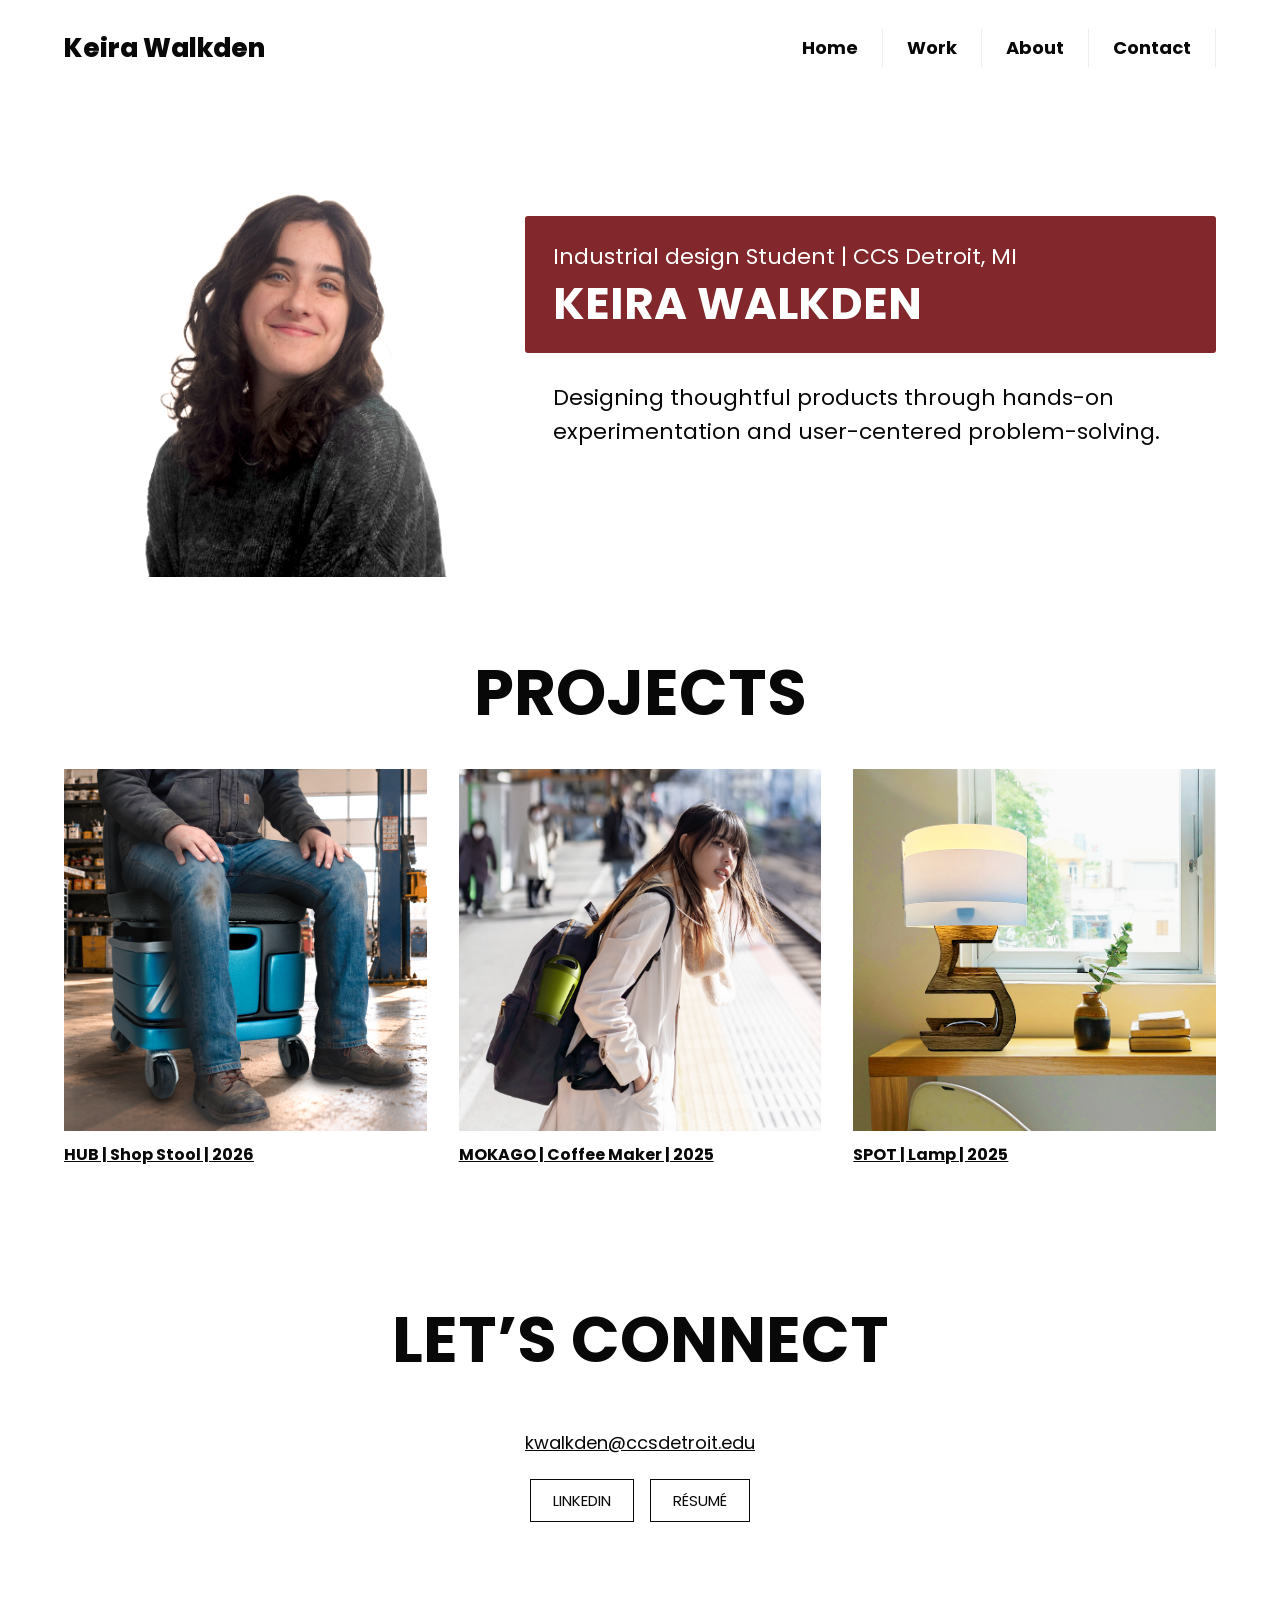
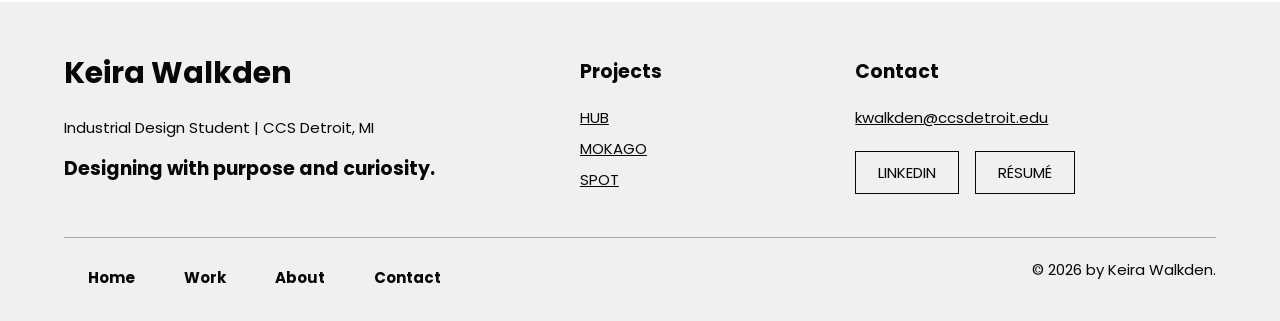
==== index.html @ 4562a286 "Adding initial content" ====
<!doctype html>
<html lang="en"><head><meta charset="utf-8"><meta name="viewport" content="width=device-width,initial-scale=1"><title>Home | Keira Walkden</title><meta name="description" content="Keira Walkden — Industrial Design student at CCS Detroit. Thoughtful products through hands-on experimentation and user-centered problem-solving."><link rel="stylesheet" href="styles.css"></head><body><a class="skip" href="#main">Skip to content</a><header><a class="brand" href="index.html">Keira Walkden</a><nav aria-label="Main navigation"><a href="index.html">Home</a><a href="work.html">Work</a><a href="about.html">About</a><a href="contact.html">Contact</a></nav></header><main id="main"><section class="hero"><img src="assets/portrait.png" alt="Keira Walkden" width="1000" height="1000"><div><div class="nameplate"><p>Industrial design Student | CCS Detroit, MI</p><h1>Keira Walkden</h1></div><p class="intro">Designing thoughtful products through hands-on experimentation and user-centered problem-solving.</p></div></section><section><h2 class="section-title">Projects</h2><div class="projects"><a class="project" href="hub-shopstool.html"><img src="assets/home-hub.png" alt="Adjustable Workshop Stool" width="1000" height="1000"><h3>HUB | Shop Stool | 2026</h3></a><a class="project" href="mokago-coffeemaker.html"><img src="assets/home-mokago.png" alt="Portable Coffee Maker" width="1000" height="1000"><h3>MOKAGO | Coffee Maker | 2025</h3></a><a class="project" href="spot-lamp.html"><img src="assets/home-spot.png" alt="Table Lamp with Built-In Shelving" width="1000" height="1000"><h3>SPOT | Lamp | 2025</h3></a></div></section><section class="connect"><h2>Let’s connect</h2><a href="mailto:kwalkden@ccsdetroit.edu">kwalkden@ccsdetroit.edu</a><div class="buttons"><a href="https://www.linkedin.com/in/keira-walkden/">LinkedIn</a><a href="assets/resume.pdf">Résumé</a></div></section></main><footer><div><h2>Keira Walkden</h2><p>Industrial Design Student | CCS Detroit, MI</p><h3>Designing with purpose and curiosity.</h3></div><div><h3>Projects</h3><a href="hub-shopstool.html">HUB</a><a href="mokago-coffeemaker.html">MOKAGO</a><a href="spot-lamp.html">SPOT</a></div><div><h3>Contact</h3><a href="mailto:kwalkden@ccsdetroit.edu">kwalkden@ccsdetroit.edu</a><div class="buttons"><a href="https://www.linkedin.com/in/keira-walkden/">LinkedIn</a><a href="assets/resume.pdf">Résumé</a></div></div><div class="footer-bottom"><nav aria-label="Main navigation"><a href="index.html">Home</a><a href="work.html">Work</a><a href="about.html">About</a><a href="contact.html">Contact</a></nav><p>© 2026 by Keira Walkden.</p></div></footer></body></html>
---- styles.css ----
@font-face{font-family:Poppins;font-weight:400;font-style:normal;font-display:swap;src:url(assets/poppins-400.woff2) format("woff2")}@font-face{font-family:Poppins;font-weight:700;font-style:normal;font-display:swap;src:url(assets/poppins-700.woff2) format("woff2")}@font-face{font-family:Poppins;font-weight:800;font-style:normal;font-display:swap;src:url(assets/poppins-800.woff2) format("woff2")}*{box-sizing:border-box}html{scroll-behavior:smooth}body{margin:0;color:#080808;background:white;font-family:Arial,Helvetica,sans-serif;font-size:18px;line-height:1.55}a{color:inherit}header{max-width:1440px;margin:auto;padding:28px 5%;display:flex;align-items:center;justify-content:space-between;gap:24px}.brand{font-size:26px;font-weight:800;text-decoration:none}nav{display:flex;gap:0}nav a{padding:5px 24px;text-decoration:none;font-weight:700;border-right:1px solid #eee}nav a:hover{text-decoration:underline}main{max-width:1440px;margin:auto}section{padding:40px 5%}h1,h2,h3,p{margin-top:0}h1,h2{text-transform:uppercase;line-height:1.12}h1{font-size:clamp(36px,4.5vw,64px)}h2{font-size:36px}h3{font-size:18px}.hero{display:grid;grid-template-columns:40% 60%;align-items:center;padding-top:20px}.hero>img{width:100%;height:auto}.nameplate{background:#82272c;color:white;border-radius:3px;padding:24px 28px}.nameplate p{margin-bottom:4px;font-size:22px}.nameplate h1{margin:0;white-space:nowrap;font-size:clamp(28px,4vw,60px)}.intro{font-size:22px;padding:28px;margin:0}.section-title{text-align:center;font-size:clamp(42px,5vw,64px);margin-bottom:40px}.projects{display:grid;grid-template-columns:repeat(3,1fr);gap:32px}.project img{display:block;width:100%;height:auto;aspect-ratio:1;object-fit:cover;transition:opacity .2s}.project:hover img{opacity:.85}.project h3{margin-top:12px;font-size:16px}.connect{text-align:center;padding:80px 24px}.connect h1,.connect h2{font-size:clamp(40px,5vw,64px)}.buttons{display:flex;justify-content:center;gap:16px;margin-top:22px}.buttons a{padding:9px 22px;border:1px solid;text-transform:uppercase;font-size:15px;text-decoration:none}.buttons a:hover{background:#82272c;color:white}.contact-page{min-height:55vh;display:flex;flex-direction:column;align-items:center;justify-content:center}.center{text-align:center}.about{display:grid;grid-template-columns:40% 1fr;gap:60px;align-items:start}.about>img{width:100%;height:auto}.about h2{font-size:30px;margin-top:36px}.project-intro{display:grid;grid-template-columns:1fr 1.5fr;gap:60px;align-items:center;padding-top:70px;padding-bottom:65px}.project-intro h1{margin-bottom:12px}.boards img{display:block;width:100%;height:auto}.boards a{display:block}.back{padding:35px 5%}footer{background:#f0f0f0;padding:55px 5% 24px;display:grid;grid-template-columns:2fr 1fr 1.5fr;gap:35px}footer h2{font-size:30px;text-transform:none}footer h3{font-size:19px}footer p,footer a{font-size:15px}footer>div>a{display:block;margin-bottom:8px}footer .buttons{justify-content:flex-start}.footer-bottom{grid-column:1/-1;border-top:1px solid #aaa;padding-top:20px;display:flex;justify-content:space-between;align-items:center}.skip{position:absolute;left:10px;top:-60px;padding:12px;background:white}.skip:focus{top:10px;z-index:10}:focus-visible{outline:3px solid #82272c;outline-offset:5px}@media(max-width:760px){header{flex-wrap:wrap;padding:20px 6%}.brand{font-size:24px}nav{flex-wrap:wrap}nav a{padding:6px 14px}header nav a:first-child{padding-left:0}.hero,.about,.project-intro{grid-template-columns:1fr;gap:24px}.hero>img{max-width:400px;justify-self:center}.nameplate h1{font-size:clamp(29px,7vw,48px)}.nameplate p{font-size:16px}.intro{font-size:19px;padding:24px 0}.projects{grid-template-columns:1fr;gap:28px}.project h3{font-size:18px}section{padding:30px 6%}.about>img{max-width:350px;margin:auto}.project-intro{padding-top:35px}.connect{padding:60px 6%}footer{grid-template-columns:1fr;gap:22px}.footer-bottom{display:block}footer nav a{padding-left:0;margin-right:15px}.boards{padding:0 8px}}@media(prefers-reduced-motion:reduce){html{scroll-behavior:auto}*{transition:none!important}}body{font-family:Poppins,Arial,sans-serif}.nameplate h1{font-size:clamp(26px,3.5vw,52px)}
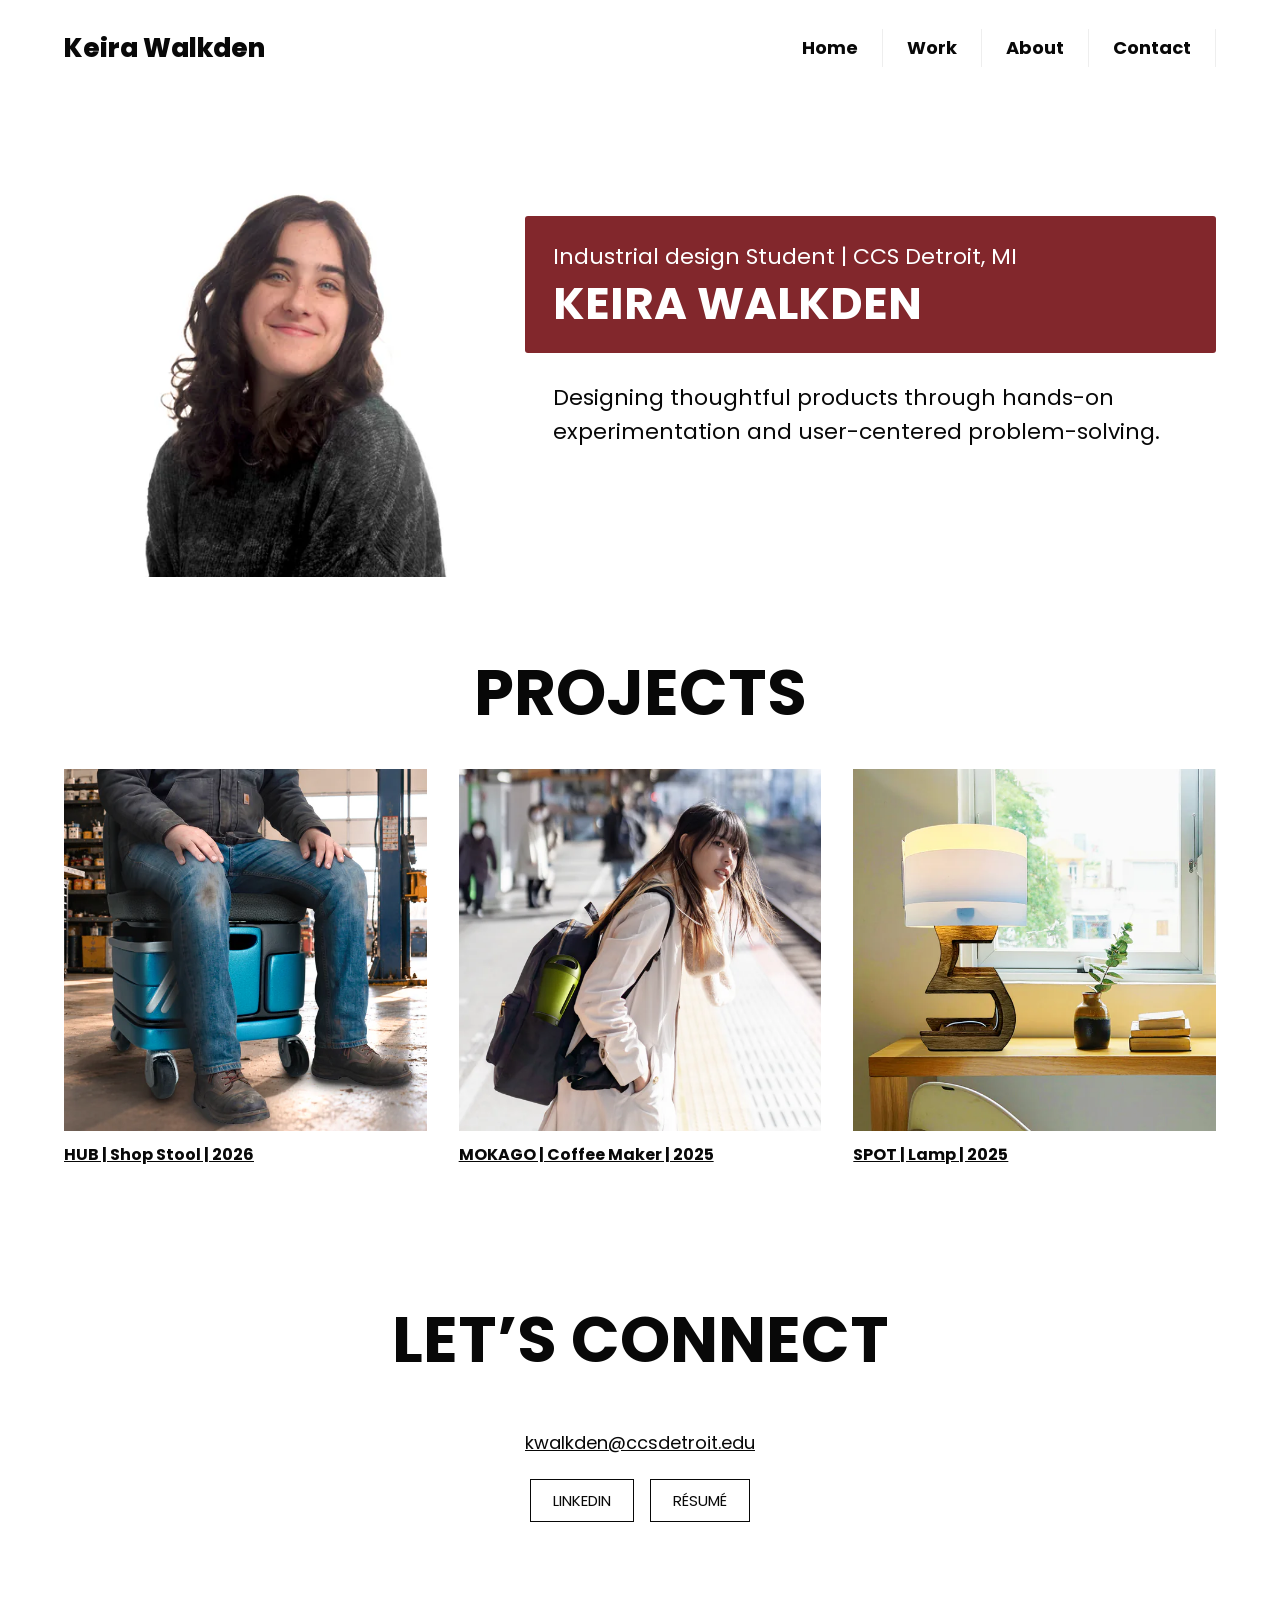
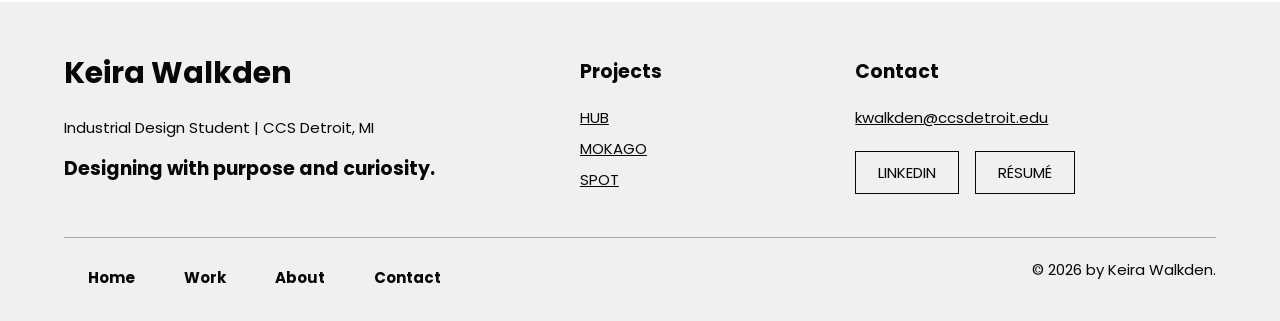
==== commit 10caea55: "reduced image sizes for web 22" ====
--- a/index.html
+++ b/index.html
@@ -1,2 +1,2 @@
 <!doctype html>
-<html lang="en"><head><meta charset="utf-8"><meta name="viewport" content="width=device-width,initial-scale=1"><title>Home | Keira Walkden</title><meta name="description" content="Keira Walkden — Industrial Design student at CCS Detroit. Thoughtful products through hands-on experimentation and user-centered problem-solving."><link rel="stylesheet" href="styles.css"></head><body><a class="skip" href="#main">Skip to content</a><header><a class="brand" href="index.html">Keira Walkden</a><nav aria-label="Main navigation"><a href="index.html">Home</a><a href="work.html">Work</a><a href="about.html">About</a><a href="contact.html">Contact</a></nav></header><main id="main"><section class="hero"><img src="assets/portrait.png" alt="Keira Walkden" width="1000" height="1000"><div><div class="nameplate"><p>Industrial design Student | CCS Detroit, MI</p><h1>Keira Walkden</h1></div><p class="intro">Designing thoughtful products through hands-on experimentation and user-centered problem-solving.</p></div></section><section><h2 class="section-title">Projects</h2><div class="projects"><a class="project" href="hub-shopstool.html"><img src="assets/home-hub.png" alt="Adjustable Workshop Stool" width="1000" height="1000"><h3>HUB | Shop Stool | 2026</h3></a><a class="project" href="mokago-coffeemaker.html"><img src="assets/home-mokago.png" alt="Portable Coffee Maker" width="1000" height="1000"><h3>MOKAGO | Coffee Maker | 2025</h3></a><a class="project" href="spot-lamp.html"><img src="assets/home-spot.png" alt="Table Lamp with Built-In Shelving" width="1000" height="1000"><h3>SPOT | Lamp | 2025</h3></a></div></section><section class="connect"><h2>Let’s connect</h2><a href="mailto:kwalkden@ccsdetroit.edu">kwalkden@ccsdetroit.edu</a><div class="buttons"><a href="https://www.linkedin.com/in/keira-walkden/">LinkedIn</a><a href="assets/resume.pdf">Résumé</a></div></section></main><footer><div><h2>Keira Walkden</h2><p>Industrial Design Student | CCS Detroit, MI</p><h3>Designing with purpose and curiosity.</h3></div><div><h3>Projects</h3><a href="hub-shopstool.html">HUB</a><a href="mokago-coffeemaker.html">MOKAGO</a><a href="spot-lamp.html">SPOT</a></div><div><h3>Contact</h3><a href="mailto:kwalkden@ccsdetroit.edu">kwalkden@ccsdetroit.edu</a><div class="buttons"><a href="https://www.linkedin.com/in/keira-walkden/">LinkedIn</a><a href="assets/resume.pdf">Résumé</a></div></div><div class="footer-bottom"><nav aria-label="Main navigation"><a href="index.html">Home</a><a href="work.html">Work</a><a href="about.html">About</a><a href="contact.html">Contact</a></nav><p>© 2026 by Keira Walkden.</p></div></footer></body></html>+<html lang="en"><head><meta charset="utf-8"><meta name="viewport" content="width=device-width,initial-scale=1"><title>Home | Keira Walkden</title><meta name="description" content="Keira Walkden — Industrial Design student at CCS Detroit. Thoughtful products through hands-on experimentation and user-centered problem-solving."><link rel="stylesheet" href="styles.css"></head><body><a class="skip" href="#main">Skip to content</a><header><a class="brand" href="index.html">Keira Walkden</a><nav aria-label="Main navigation"><a href="index.html">Home</a><a href="work.html">Work</a><a href="about.html">About</a><a href="contact.html">Contact</a></nav></header><main id="main"><section class="hero"><img src="assets/portrait.webp" srcset="assets/portrait-520w.webp 520w, assets/portrait.webp 1040w" sizes="(max-width: 760px) 400px, (max-width: 1440px) 36vw, 520px" alt="Keira Walkden" width="1040" height="1040"><div><div class="nameplate"><p>Industrial design Student | CCS Detroit, MI</p><h1>Keira Walkden</h1></div><p class="intro">Designing thoughtful products through hands-on experimentation and user-centered problem-solving.</p></div></section><section><h2 class="section-title">Projects</h2><div class="projects"><a class="project" href="hub-shopstool.html"><img src="assets/home-hub.webp" srcset="assets/home-hub-600w.webp 600w, assets/home-hub.webp 886w" sizes="(max-width: 760px) 88vw, (max-width: 1440px) calc(30vw - 22px), 411px" alt="Adjustable Workshop Stool" width="886" height="886"><h3>HUB | Shop Stool | 2026</h3></a><a class="project" href="mokago-coffeemaker.html"><img src="assets/home-mokago.webp" srcset="assets/home-mokago-600w.webp 600w, assets/home-mokago.webp 1200w" sizes="(max-width: 760px) 88vw, (max-width: 1440px) calc(30vw - 22px), 411px" alt="Portable Coffee Maker" width="1200" height="1200"><h3>MOKAGO | Coffee Maker | 2025</h3></a><a class="project" href="spot-lamp.html"><img src="assets/home-spot.webp" srcset="assets/home-spot-600w.webp 600w, assets/home-spot.webp 805w" sizes="(max-width: 760px) 88vw, (max-width: 1440px) calc(30vw - 22px), 411px" alt="Table Lamp with Built-In Shelving" width="805" height="805"><h3>SPOT | Lamp | 2025</h3></a></div></section><section class="connect"><h2>Let’s connect</h2><a href="mailto:kwalkden@ccsdetroit.edu">kwalkden@ccsdetroit.edu</a><div class="buttons"><a href="https://www.linkedin.com/in/keira-walkden/">LinkedIn</a><a href="assets/resume.pdf">Résumé</a></div></section></main><footer><div><h2>Keira Walkden</h2><p>Industrial Design Student | CCS Detroit, MI</p><h3>Designing with purpose and curiosity.</h3></div><div><h3>Projects</h3><a href="hub-shopstool.html">HUB</a><a href="mokago-coffeemaker.html">MOKAGO</a><a href="spot-lamp.html">SPOT</a></div><div><h3>Contact</h3><a href="mailto:kwalkden@ccsdetroit.edu">kwalkden@ccsdetroit.edu</a><div class="buttons"><a href="https://www.linkedin.com/in/keira-walkden/">LinkedIn</a><a href="assets/resume.pdf">Résumé</a></div></div><div class="footer-bottom"><nav aria-label="Main navigation"><a href="index.html">Home</a><a href="work.html">Work</a><a href="about.html">About</a><a href="contact.html">Contact</a></nav><p>© 2026 by Keira Walkden.</p></div></footer></body></html>
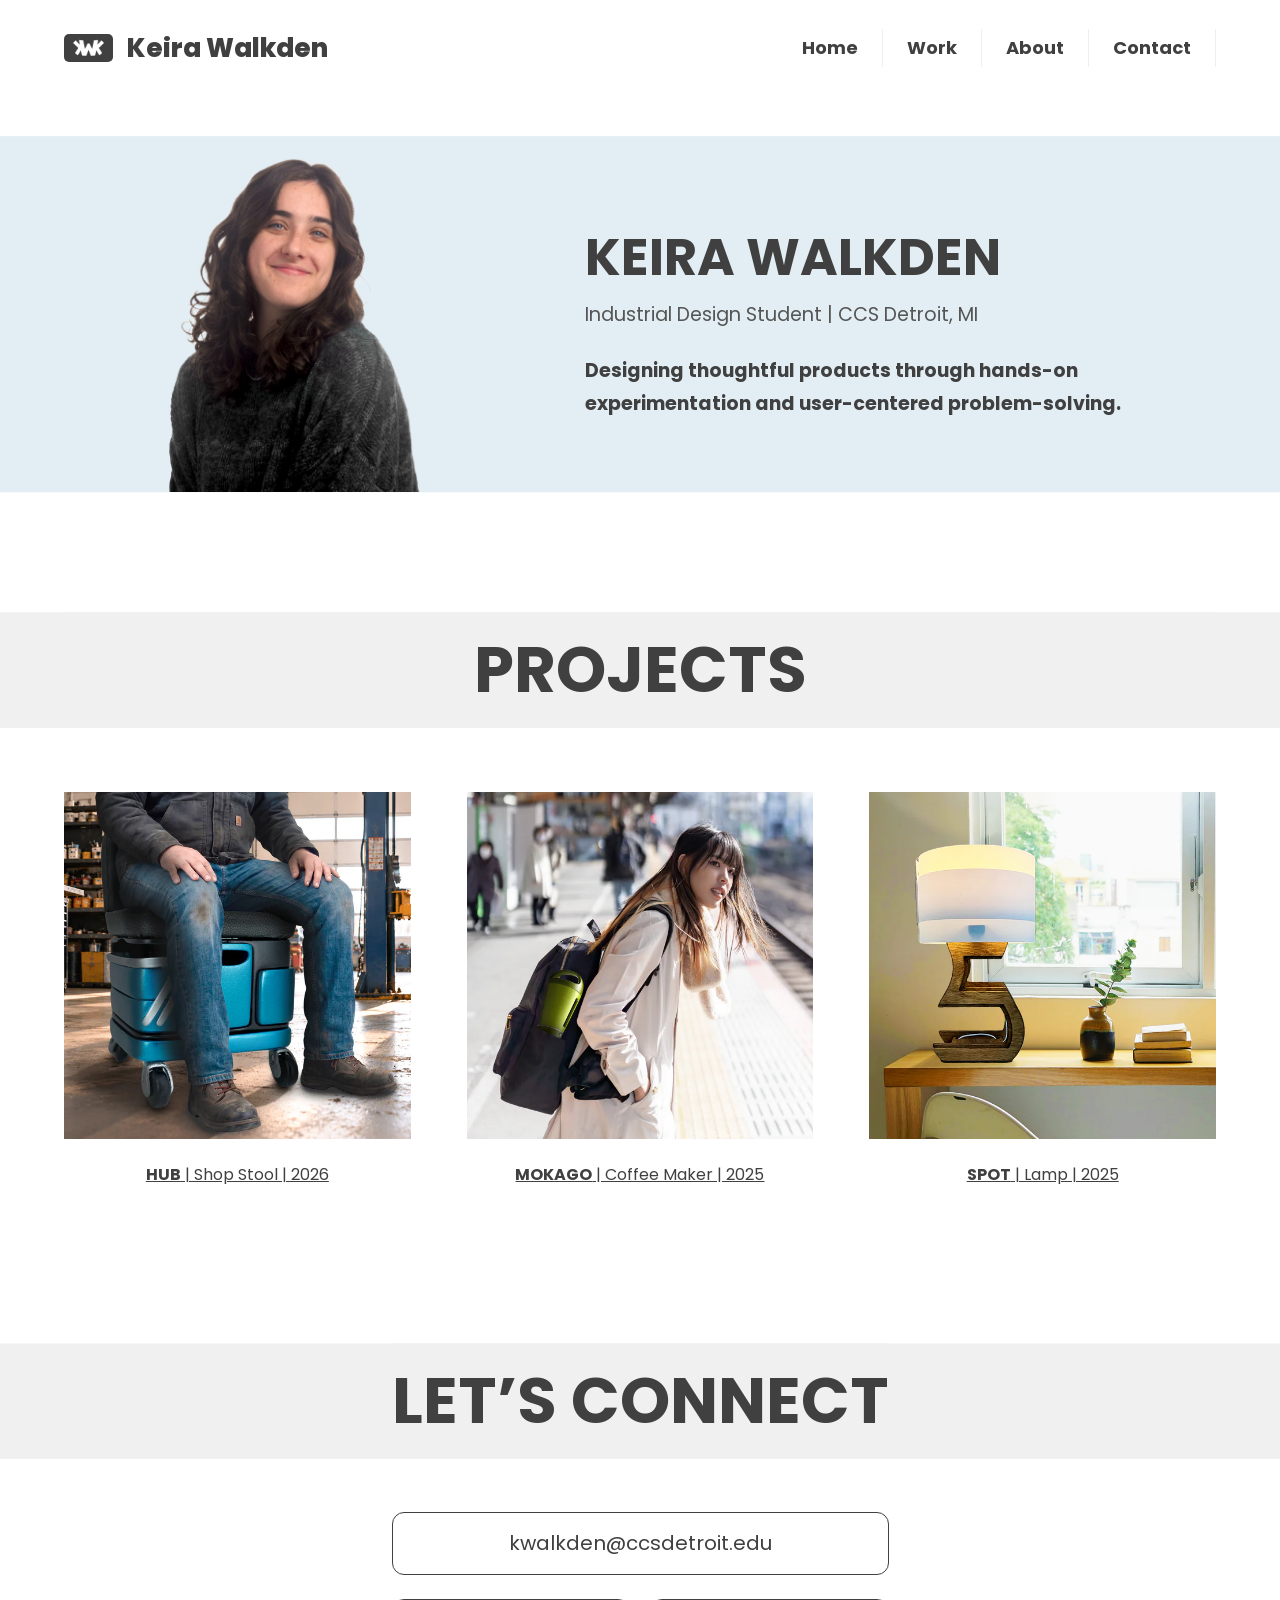
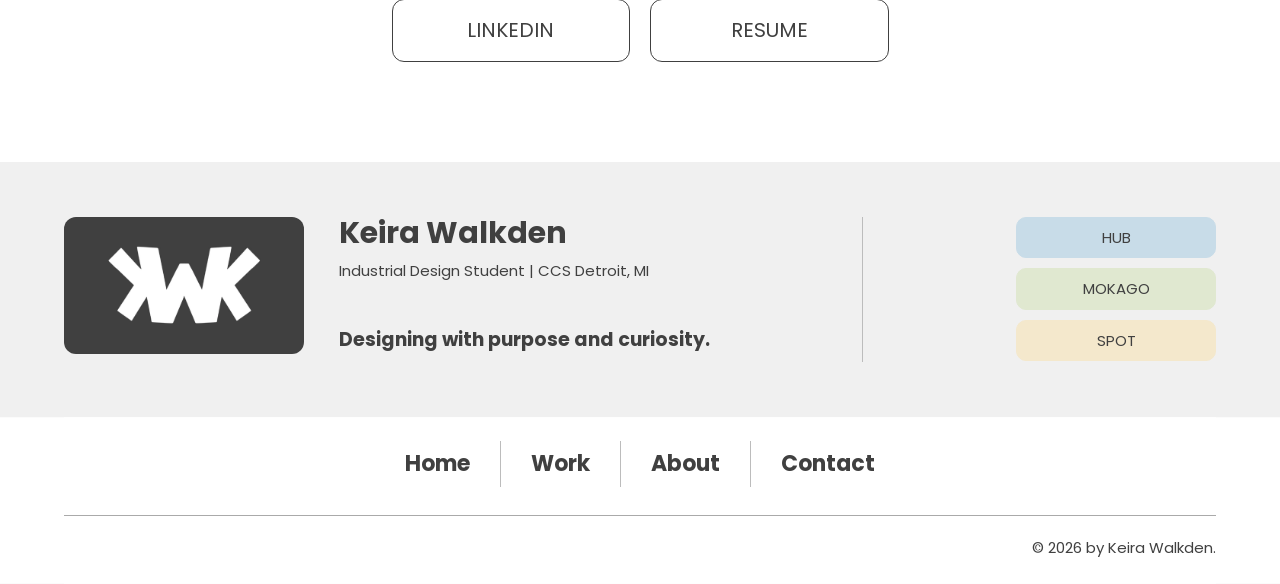
==== commit 3e6662e5: "updating website full redo 11/17/2026" ====
--- a/index.html
+++ b/index.html
@@ -1,2 +1,2 @@
 <!doctype html>
-<html lang="en"><head><meta charset="utf-8"><meta name="viewport" content="width=device-width,initial-scale=1"><title>Home | Keira Walkden</title><meta name="description" content="Keira Walkden — Industrial Design student at CCS Detroit. Thoughtful products through hands-on experimentation and user-centered problem-solving."><link rel="stylesheet" href="styles.css"></head><body><a class="skip" href="#main">Skip to content</a><header><a class="brand" href="index.html">Keira Walkden</a><nav aria-label="Main navigation"><a href="index.html">Home</a><a href="work.html">Work</a><a href="about.html">About</a><a href="contact.html">Contact</a></nav></header><main id="main"><section class="hero"><img src="assets/portrait.webp" srcset="assets/portrait-520w.webp 520w, assets/portrait.webp 1040w" sizes="(max-width: 760px) 400px, (max-width: 1440px) 36vw, 520px" alt="Keira Walkden" width="1040" height="1040"><div><div class="nameplate"><p>Industrial design Student | CCS Detroit, MI</p><h1>Keira Walkden</h1></div><p class="intro">Designing thoughtful products through hands-on experimentation and user-centered problem-solving.</p></div></section><section><h2 class="section-title">Projects</h2><div class="projects"><a class="project" href="hub-shopstool.html"><img src="assets/home-hub.webp" srcset="assets/home-hub-600w.webp 600w, assets/home-hub.webp 886w" sizes="(max-width: 760px) 88vw, (max-width: 1440px) calc(30vw - 22px), 411px" alt="Adjustable Workshop Stool" width="886" height="886"><h3>HUB | Shop Stool | 2026</h3></a><a class="project" href="mokago-coffeemaker.html"><img src="assets/home-mokago.webp" srcset="assets/home-mokago-600w.webp 600w, assets/home-mokago.webp 1200w" sizes="(max-width: 760px) 88vw, (max-width: 1440px) calc(30vw - 22px), 411px" alt="Portable Coffee Maker" width="1200" height="1200"><h3>MOKAGO | Coffee Maker | 2025</h3></a><a class="project" href="spot-lamp.html"><img src="assets/home-spot.webp" srcset="assets/home-spot-600w.webp 600w, assets/home-spot.webp 805w" sizes="(max-width: 760px) 88vw, (max-width: 1440px) calc(30vw - 22px), 411px" alt="Table Lamp with Built-In Shelving" width="805" height="805"><h3>SPOT | Lamp | 2025</h3></a></div></section><section class="connect"><h2>Let’s connect</h2><a href="mailto:kwalkden@ccsdetroit.edu">kwalkden@ccsdetroit.edu</a><div class="buttons"><a href="https://www.linkedin.com/in/keira-walkden/">LinkedIn</a><a href="assets/resume.pdf">Résumé</a></div></section></main><footer><div><h2>Keira Walkden</h2><p>Industrial Design Student | CCS Detroit, MI</p><h3>Designing with purpose and curiosity.</h3></div><div><h3>Projects</h3><a href="hub-shopstool.html">HUB</a><a href="mokago-coffeemaker.html">MOKAGO</a><a href="spot-lamp.html">SPOT</a></div><div><h3>Contact</h3><a href="mailto:kwalkden@ccsdetroit.edu">kwalkden@ccsdetroit.edu</a><div class="buttons"><a href="https://www.linkedin.com/in/keira-walkden/">LinkedIn</a><a href="assets/resume.pdf">Résumé</a></div></div><div class="footer-bottom"><nav aria-label="Main navigation"><a href="index.html">Home</a><a href="work.html">Work</a><a href="about.html">About</a><a href="contact.html">Contact</a></nav><p>© 2026 by Keira Walkden.</p></div></footer></body></html>+<html lang="en"><head><meta charset="utf-8"><meta name="viewport" content="width=device-width,initial-scale=1"><title>Home | Keira Walkden</title><meta name="description" content="Keira Walkden — Industrial Design student at CCS Detroit. Thoughtful products through hands-on experimentation and user-centered problem-solving."><link rel="stylesheet" href="styles.css"></head><body class="home-page"><a class="skip" href="#main">Skip to content</a><header><a class="brand" href="index.html"><img class="brand-logo" src="assets/keira-walkden-logo.webp" alt="" width="252" height="144"><span>Keira Walkden</span></a><nav aria-label="Main navigation"><a href="index.html">Home</a><a href="work.html">Work</a><a href="about.html">About</a><a href="contact.html">Contact</a></nav></header><main id="main"><section class="hero"><img src="assets/headshot-transparent.png" alt="Keira Walkden" width="1040" height="1396"><div><div class="nameplate"><h1>Keira Walkden</h1><p>Industrial Design Student | CCS Detroit, MI</p></div><p class="intro">Designing thoughtful products through hands-on experimentation and user-centered problem-solving.</p></div></section><section><h2 class="section-title projects-title">Projects</h2><div class="projects"><a class="project" href="hub-shopstool.html"><img src="assets/home-hub.webp" srcset="assets/home-hub-600w.webp 600w, assets/home-hub.webp 886w" sizes="(max-width: 760px) 88vw, (max-width: 1440px) calc(30vw - 22px), 411px" alt="Adjustable Workshop Stool" width="886" height="886"><h3><strong>HUB</strong><span> | Shop Stool | 2026</span></h3></a><a class="project" href="mokago-coffeemaker.html"><img src="assets/home-mokago.webp" srcset="assets/home-mokago-600w.webp 600w, assets/home-mokago.webp 1200w" sizes="(max-width: 760px) 88vw, (max-width: 1440px) calc(30vw - 22px), 411px" alt="Portable Coffee Maker" width="1200" height="1200"><h3><strong>MOKAGO</strong><span> | Coffee Maker | 2025</span></h3></a><a class="project" href="spot-lamp.html"><img src="assets/home-spot.webp" srcset="assets/home-spot-600w.webp 600w, assets/home-spot.webp 805w" sizes="(max-width: 760px) 88vw, (max-width: 1440px) calc(30vw - 22px), 411px" alt="Table Lamp with Built-In Shelving" width="805" height="805"><h3><strong>SPOT</strong><span> | Lamp | 2025</span></h3></a></div></section><section class="connect contact-page"><div class="contact-panel"><h1>Let’s connect</h1><a class="email-button" href="https://mail.google.com/mail/?view=cm&amp;fs=1&amp;to=kwalkden%40ccsdetroit.edu" target="_blank" rel="noopener noreferrer" aria-label="Email Keira Walkden in Gmail (opens in a new tab)">kwalkden@ccsdetroit.edu</a><div class="buttons"><a href="https://www.linkedin.com/in/keira-walkden/">LinkedIn</a><a href="assets/resume.pdf">Resume</a></div></div></section></main><footer><div class="footer-logo"><a href="index.html" aria-label="Keira Walkden home"><img src="assets/keira-walkden-logo-large.webp" alt="" width="630" height="360" loading="lazy"></a></div><div class="footer-identity"><h2>Keira Walkden</h2><p>Industrial Design Student | CCS Detroit, MI</p><h3>Designing with purpose and curiosity.</h3></div><div class="footer-divider" aria-hidden="true"></div><div class="footer-projects" aria-label="Projects"><a class="footer-project-button project-hub" href="hub-shopstool.html">HUB</a><a class="footer-project-button project-mokago" href="mokago-coffeemaker.html">MOKAGO</a><a class="footer-project-button project-spot" href="spot-lamp.html">SPOT</a></div><div class="footer-lower"><div class="footer-pages"><nav aria-label="Footer navigation"><a href="index.html">Home</a><a href="work.html">Work</a><a href="about.html">About</a><a href="contact.html">Contact</a></nav></div><div class="footer-bottom"><p>© 2026 by Keira Walkden.</p></div></div></footer></body></html>
--- a/styles.css
+++ b/styles.css
@@ -1 +1,187 @@
-@font-face{font-family:Poppins;font-weight:400;font-style:normal;font-display:swap;src:url(assets/poppins-400.woff2) format("woff2")}@font-face{font-family:Poppins;font-weight:700;font-style:normal;font-display:swap;src:url(assets/poppins-700.woff2) format("woff2")}@font-face{font-family:Poppins;font-weight:800;font-style:normal;font-display:swap;src:url(assets/poppins-800.woff2) format("woff2")}*{box-sizing:border-box}html{scroll-behavior:smooth}body{margin:0;color:#080808;background:white;font-family:Arial,Helvetica,sans-serif;font-size:18px;line-height:1.55}a{color:inherit}header{max-width:1440px;margin:auto;padding:28px 5%;display:flex;align-items:center;justify-content:space-between;gap:24px}.brand{font-size:26px;font-weight:800;text-decoration:none}nav{display:flex;gap:0}nav a{padding:5px 24px;text-decoration:none;font-weight:700;border-right:1px solid #eee}nav a:hover{text-decoration:underline}main{max-width:1440px;margin:auto}section{padding:40px 5%}h1,h2,h3,p{margin-top:0}h1,h2{text-transform:uppercase;line-height:1.12}h1{font-size:clamp(36px,4.5vw,64px)}h2{font-size:36px}h3{font-size:18px}.hero{display:grid;grid-template-columns:40% 60%;align-items:center;padding-top:20px}.hero>img{width:100%;height:auto}.nameplate{background:#82272c;color:white;border-radius:3px;padding:24px 28px}.nameplate p{margin-bottom:4px;font-size:22px}.nameplate h1{margin:0;white-space:nowrap;font-size:clamp(28px,4vw,60px)}.intro{font-size:22px;padding:28px;margin:0}.section-title{text-align:center;font-size:clamp(42px,5vw,64px);margin-bottom:40px}.projects{display:grid;grid-template-columns:repeat(3,1fr);gap:32px}.project img{display:block;width:100%;height:auto;aspect-ratio:1;object-fit:cover;transition:opacity .2s}.project:hover img{opacity:.85}.project h3{margin-top:12px;font-size:16px}.connect{text-align:center;padding:80px 24px}.connect h1,.connect h2{font-size:clamp(40px,5vw,64px)}.buttons{display:flex;justify-content:center;gap:16px;margin-top:22px}.buttons a{padding:9px 22px;border:1px solid;text-transform:uppercase;font-size:15px;text-decoration:none}.buttons a:hover{background:#82272c;color:white}.contact-page{min-height:55vh;display:flex;flex-direction:column;align-items:center;justify-content:center}.center{text-align:center}.about{display:grid;grid-template-columns:40% 1fr;gap:60px;align-items:start}.about>img{width:100%;height:auto}.about h2{font-size:30px;margin-top:36px}.project-intro{display:grid;grid-template-columns:1fr 1.5fr;gap:60px;align-items:center;padding-top:70px;padding-bottom:65px}.project-intro h1{margin-bottom:12px}.boards img{display:block;width:100%;height:auto}.boards a{display:block}.back{padding:35px 5%}footer{background:#f0f0f0;padding:55px 5% 24px;display:grid;grid-template-columns:2fr 1fr 1.5fr;gap:35px}footer h2{font-size:30px;text-transform:none}footer h3{font-size:19px}footer p,footer a{font-size:15px}footer>div>a{display:block;margin-bottom:8px}footer .buttons{justify-content:flex-start}.footer-bottom{grid-column:1/-1;border-top:1px solid #aaa;padding-top:20px;display:flex;justify-content:space-between;align-items:center}.skip{position:absolute;left:10px;top:-60px;padding:12px;background:white}.skip:focus{top:10px;z-index:10}:focus-visible{outline:3px solid #82272c;outline-offset:5px}@media(max-width:760px){header{flex-wrap:wrap;padding:20px 6%}.brand{font-size:24px}nav{flex-wrap:wrap}nav a{padding:6px 14px}header nav a:first-child{padding-left:0}.hero,.about,.project-intro{grid-template-columns:1fr;gap:24px}.hero>img{max-width:400px;justify-self:center}.nameplate h1{font-size:clamp(29px,7vw,48px)}.nameplate p{font-size:16px}.intro{font-size:19px;padding:24px 0}.projects{grid-template-columns:1fr;gap:28px}.project h3{font-size:18px}section{padding:30px 6%}.about>img{max-width:350px;margin:auto}.project-intro{padding-top:35px}.connect{padding:60px 6%}footer{grid-template-columns:1fr;gap:22px}.footer-bottom{display:block}footer nav a{padding-left:0;margin-right:15px}.boards{padding:0 8px}}@media(prefers-reduced-motion:reduce){html{scroll-behavior:auto}*{transition:none!important}}body{font-family:Poppins,Arial,sans-serif}.nameplate h1{font-size:clamp(26px,3.5vw,52px)}+@font-face{font-family:Poppins;font-weight:400;font-style:normal;font-display:swap;src:url(assets/poppins-400.woff2) format("woff2")}@font-face{font-family:Poppins;font-weight:700;font-style:normal;font-display:swap;src:url(assets/poppins-700.woff2) format("woff2")}@font-face{font-family:Poppins;font-weight:800;font-style:normal;font-display:swap;src:url(assets/poppins-800.woff2) format("woff2")}*{box-sizing:border-box}html{scroll-behavior:smooth}body{margin:0;color:#404040;background:white;font-family:Arial,Helvetica,sans-serif;font-size:18px;line-height:1.55}a{color:inherit}header{max-width:1440px;margin:auto;padding:28px 5%;display:flex;align-items:center;justify-content:space-between;gap:24px}.brand{font-size:26px;font-weight:800;text-decoration:none}nav{display:flex;gap:0}nav a{padding:5px 24px;text-decoration:none;font-weight:700;border-right:1px solid #eee}nav a:hover{text-decoration:underline}main{max-width:1440px;margin:auto}section{padding:40px 5%}h1,h2,h3,p{margin-top:0}h1,h2{text-transform:uppercase;line-height:1.12}h1{font-size:clamp(36px,4.5vw,64px)}h2{font-size:36px}h3{font-size:18px}.hero{display:grid;grid-template-columns:40% 60%;align-items:center;padding-top:20px}.hero>img{width:100%;height:auto}.nameplate{background:#82272c;color:white;border-radius:3px;padding:24px 28px}.nameplate p{margin-bottom:4px;font-size:22px}.nameplate h1{margin:0;white-space:nowrap;font-size:clamp(28px,4vw,60px)}.intro{font-size:22px;padding:28px;margin:0}.section-title{text-align:center;font-size:clamp(42px,5vw,64px);margin-bottom:40px}.projects{display:grid;grid-template-columns:repeat(3,1fr);gap:32px}.project img{display:block;width:100%;height:auto;aspect-ratio:1;object-fit:cover;transition:opacity .2s}.project:hover img{opacity:.85}.project h3{margin-top:12px;font-size:16px}.connect{text-align:center;padding:80px 24px}.connect h1,.connect h2{font-size:clamp(40px,5vw,64px)}.buttons{display:flex;justify-content:center;gap:16px;margin-top:22px}.buttons a{padding:9px 22px;border:1px solid;border-radius:10px;text-transform:uppercase;font-size:15px;text-decoration:none}.buttons a:hover{background:#404040;color:white}.contact-page{min-height:55vh;display:flex;flex-direction:column;align-items:center;justify-content:center}.center{text-align:center}.about{display:grid;grid-template-columns:40% 1fr;gap:60px;align-items:start}.about>img{width:100%;height:auto}.about h2{font-size:30px;margin-top:36px}.project-intro{display:flex;flex-direction:column;gap:24px;align-items:flex-start;padding-top:70px;padding-bottom:65px}.project-intro p{margin-bottom:0}.project-intro>div:first-child>p{font-size:clamp(17px,1.5vw,20px);font-weight:400;color:#555}.project-intro>p{max-width:900px;font-size:clamp(16px,1.25vw,18px);font-weight:400;color:#555;line-height:1.75}.project-intro h1{margin-bottom:12px}.boards img{display:block;width:100%;height:auto}.boards a{display:block}.back{padding:35px 5%}footer{background:#f0f0f0;padding:55px 5% 24px;display:grid;grid-template-columns:2fr 1fr 1.5fr;gap:35px}footer h2{font-size:30px;text-transform:none}footer h3{font-size:19px}footer p,footer a{font-size:15px}footer>div>a{display:block;margin-bottom:8px}footer .buttons{justify-content:flex-start}.footer-bottom{grid-column:1/-1;border-top:1px solid #aaa;padding-top:20px;display:flex;justify-content:space-between;align-items:center}.skip{position:absolute;left:10px;top:-60px;padding:12px;background:white}.skip:focus{top:10px;z-index:10}:focus-visible{outline:3px solid #82272c;outline-offset:5px}@media(max-width:760px){header{flex-wrap:wrap;padding:20px 6%}.brand{font-size:24px}nav{flex-wrap:wrap}nav a{padding:6px 14px}header nav a:first-child{padding-left:0}.hero,.about,.project-intro{grid-template-columns:1fr;gap:24px}.hero>img{max-width:400px;justify-self:center}.nameplate h1{font-size:clamp(29px,7vw,48px)}.nameplate p{font-size:16px}.intro{font-size:19px;padding:24px 0}.projects{grid-template-columns:1fr;gap:28px}.project h3{font-size:18px}section{padding:30px 6%}.about>img{max-width:350px;margin:auto}.project-intro{padding-top:35px}.connect{padding:60px 6%}footer{grid-template-columns:1fr;gap:22px}.footer-bottom{display:block}footer nav a{padding-left:0;margin-right:15px}.boards{padding:0 8px}}@media(prefers-reduced-motion:reduce){html{scroll-behavior:auto}*{transition:none!important}}body{font-family:Poppins,Arial,sans-serif}.nameplate h1{font-size:clamp(26px,3.5vw,52px)}
+.project-download{max-width:100%}.project-download .buttons{justify-content:flex-start;margin-top:0}.project-download p{font-size:14px;margin:10px 0 0;color:#555}
+
+.project-download .buttons a{background:#fff;color:#404040;border:1px solid var(--project-color,#82272c);border-radius:12px;padding:12px 24px;text-align:center;transition:background-color .2s,color .2s}.project-download .buttons a:hover,.project-download .buttons a:focus-visible{background:var(--project-color,#82272c);color:#404040}
+
+.project-hub{--project-color:#c8dce8}
+.project-mokago{--project-color:#e0e8d0}
+.project-spot{--project-color:#f4e8cc}
+.project-page .project-intro>div:first-child{width:100%}
+.project-page .project-intro h1{position:relative;isolation:isolate;padding:22px 0;margin-bottom:22px}
+.project-page .project-intro h1::before{content:"";position:absolute;inset:0;z-index:-1;background:var(--project-color);box-shadow:0 0 0 100vmax var(--project-color);clip-path:inset(0 -100vmax)}
+.project-page .project-download .buttons a:focus-visible{outline-color:#404040}
+
+.brand{display:inline-flex;align-items:center;gap:14px}.brand-logo{display:block;width:49px;height:28px;object-fit:contain;border-radius:5px;flex-shrink:0}.brand span{white-space:nowrap}@media(max-width:760px){.brand{gap:12px}.brand-logo{width:45.5px;height:26px;border-radius:5px}}
+
+footer{grid-template-columns:2fr 1fr 1.5fr 1fr;align-items:start}
+.footer-pages nav{display:flex;flex-direction:column;align-items:flex-start;gap:8px}
+.footer-pages nav a{padding:0;border:0;margin:0;font-weight:400;text-decoration:underline}
+.footer-bottom{justify-content:flex-end}
+.footer-bottom p{margin-bottom:0}
+@media(max-width:1000px){footer{grid-template-columns:1fr 1fr}}
+@media(max-width:760px){footer{grid-template-columns:1fr}}
+
+.footer-projects .footer-project-button{display:block;width:fit-content;min-width:112px;max-width:100%;padding:8px 18px;margin-bottom:10px;border:1px solid var(--project-color);border-radius:10px;background:var(--project-color);color:#404040;text-align:center;text-decoration:none;transition:background-color .2s}
+.footer-projects .footer-project-button:hover,.footer-projects .footer-project-button:focus-visible{background:transparent}
+
+.email-button{display:inline-block;max-width:100%;padding:9px 16px;border:1px solid #404040;border-radius:10px;color:#404040;font-size:15px;text-decoration:none;overflow-wrap:anywhere;transition:background-color .2s,color .2s}
+.email-button:hover,.email-button:focus-visible{background:#404040;color:#fff}
+footer>div>a.email-button{display:inline-block;width:fit-content}
+
+.footer-contact-links{display:flex;flex-direction:column;align-items:flex-start;justify-content:flex-start;gap:16px}
+.footer-contact-links .email-button{margin:0}
+.footer-contact-links .buttons{margin:0;gap:16px}
+@media(max-width:1000px){.footer-contact-links{min-height:0}}
+
+footer{grid-template-columns:2fr 1fr 1.5fr}
+.footer-pages{grid-column:1/-1}
+.footer-pages nav{flex-direction:row;flex-wrap:wrap;gap:16px 32px}
+.footer-pages nav a{font-weight:700;text-decoration:none}
+.footer-pages nav a:hover{text-decoration:underline}
+@media(max-width:1000px){footer{grid-template-columns:1fr 1fr}}
+@media(max-width:760px){footer{grid-template-columns:1fr}}
+
+.footer-pages nav{justify-content:center;gap:0}
+.footer-pages nav a{padding:5px 24px;border-right:1px solid #eee;margin:0}
+@media(max-width:760px){.footer-pages nav a{padding:6px 14px;margin:0}}
+
+.footer-pages nav a{font-size:18px;font-weight:700;border-right:1px solid #eee}
+
+footer{grid-template-columns:2fr 1.5fr 1fr}
+.footer-projects{justify-self:end;text-align:right}
+.footer-projects .footer-project-button{margin-left:auto}
+@media(max-width:1000px){footer{grid-template-columns:1fr 1fr}}
+@media(max-width:760px){footer{grid-template-columns:1fr}.footer-projects{justify-self:start;text-align:left}.footer-projects .footer-project-button{margin-left:0}}
+
+.footer-projects{width:100%;max-width:200px;text-align:left}
+.footer-projects .footer-project-button{width:100%;min-width:0;margin-left:0}
+
+footer{grid-template-columns:160px 1.4fr 1.4fr 1fr}
+.footer-logo a{display:block;width:160px;max-width:100%}
+.footer-logo img{display:block;width:100%;height:auto;border-radius:12px}
+@media(max-width:1100px){footer{grid-template-columns:1fr 1fr}}
+@media(max-width:760px){footer{grid-template-columns:1fr}.footer-logo a{width:140px}}
+
+.footer-pages nav a{font-size:22px;padding:6px 30px;border-right:1px solid #bcbcbc}
+.footer-pages nav a:last-child{border-right:0}
+@media(max-width:760px){.footer-pages nav a{font-size:19px;padding:6px 14px}}
+
+footer{padding-bottom:0}
+.footer-lower{grid-column:1/-1;display:grid;gap:28px;padding:24px 0;background:#fff;box-shadow:0 0 0 100vmax #fff;clip-path:inset(0 -100vmax)}
+
+footer{grid-template-columns:160px 1fr 200px}
+@media(max-width:1100px){footer{grid-template-columns:140px 1fr 180px}}
+@media(max-width:760px){footer{grid-template-columns:1fr}}
+
+footer{grid-template-columns:240px 1fr 200px}
+.footer-logo a{width:240px}
+@media(max-width:1100px){footer{grid-template-columns:200px 1fr 180px}.footer-logo a{width:200px}}
+@media(max-width:760px){footer{grid-template-columns:1fr}.footer-logo a{width:200px}}
+
+.footer-identity{display:flex;flex-direction:column;min-height:137.143px}
+.footer-identity h2{margin-bottom:8px}
+.footer-identity>p{margin-bottom:20px}
+.footer-identity h3{margin-top:auto;margin-bottom:0}
+@media(max-width:1100px){.footer-identity{min-height:114.286px}}
+@media(max-width:760px){.footer-identity{min-height:0}.footer-identity h3{margin-top:12px}}
+
+.footer-projects{position:relative}
+.footer-projects::before{content:"";position:absolute;left:-18px;top:0;bottom:10px;width:1px;background:#bcbcbc}
+@media(max-width:760px){.footer-projects::before{display:none}}
+
+footer{grid-template-columns:240px max-content minmax(1px,1fr) 200px}
+.footer-projects::before{display:none}
+.footer-divider{align-self:stretch;background:linear-gradient(to right,transparent calc(50% - .5px),#bcbcbc calc(50% - .5px),#bcbcbc calc(50% + .5px),transparent calc(50% + .5px));margin-bottom:10px}
+@media(max-width:1100px){footer{grid-template-columns:200px minmax(0,1fr) 1px 180px;gap:24px}}
+@media(max-width:760px){footer{grid-template-columns:1fr}.footer-divider{display:none}}
+
+footer{row-gap:55px}
+.footer-projects .footer-project-button:last-child{margin-bottom:0}
+.footer-divider{margin-bottom:0}
+@media(max-width:1100px){footer{row-gap:55px}}
+@media(max-width:760px){footer{row-gap:32px;padding-top:32px}}
+
+.contact-page .email-button,.contact-page .buttons a{font-size:20px;padding:15px 28px;border-radius:12px}
+.contact-page .buttons{gap:20px;margin-top:24px}
+.contact-page .buttons a{min-width:160px;text-align:center}
+@media(max-width:760px){.contact-page .email-button,.contact-page .buttons a{font-size:17px;padding:14px 20px}.contact-page .buttons{gap:16px}.contact-page .buttons a{min-width:130px}}
+
+.contact-panel{display:grid;width:max-content;max-width:100%;text-align:center}
+.contact-page .contact-panel h1{font-size:clamp(30px,5vw,64px);white-space:nowrap}
+.contact-panel .email-button{width:100%;text-align:center}
+.contact-page .contact-panel .buttons{display:grid;grid-template-columns:1fr 1fr;width:100%}
+.contact-page .contact-panel .buttons a{min-width:0;width:100%}
+
+.contact-page .contact-panel h1{position:relative;isolation:isolate;padding:22px 0}
+.contact-page .contact-panel h1::before{content:"";position:absolute;inset:0;z-index:-1;background:#f0f0f0;box-shadow:0 0 0 100vmax #f0f0f0;clip-path:inset(0 -100vmax)}
+
+.projects-title{position:relative;isolation:isolate;padding:22px 0}.projects-title::before{content:"";position:absolute;inset:0;z-index:-1;background:#f0f0f0;box-shadow:0 0 0 100vmax #f0f0f0;clip-path:inset(0 -100vmax)}
+
+.work-page .projects-title{margin-bottom:80px}
+.work-page .projects{column-gap:56px;row-gap:96px}
+.work-page .project h3{margin-top:24px}
+.work-page main>section{padding-bottom:100px}
+@media(max-width:760px){.work-page .projects-title{margin-bottom:64px}.work-page .projects{row-gap:80px}.work-page main>section{padding-bottom:80px}}
+
+.work-page .projects-title{margin-bottom:20px}.work-page .projects-subtitle{margin-top:0;margin-bottom:80px}@media(max-width:760px){.work-page .projects-subtitle{margin-bottom:64px}}
+
+.work-page .project h3{text-align:center;font-weight:400}.work-page .project h3 strong{font-weight:700}.work-page .project h3 span{font-weight:400}
+
+.about>img{position:relative;z-index:1}
+.about-intro h1{position:relative;isolation:isolate;padding:22px 0;margin-top:0}
+.about-intro h1::before{content:"";position:absolute;inset:0;z-index:-1;background:#f0f0f0;box-shadow:0 0 0 100vmax #f0f0f0;clip-path:inset(0 -100vmax)}
+.about-details{display:grid;grid-template-columns:1fr 1fr;gap:60px;padding-top:20px;padding-bottom:80px}
+.about-details h2{font-size:30px}
+@media(max-width:760px){.about-details{grid-template-columns:1fr;gap:24px;padding-top:0;padding-bottom:60px}}
+
+.about>img{background:transparent;border:0;border-radius:0;box-shadow:none;max-height:560px;object-fit:contain;object-position:center bottom}
+
+/* About page typography follows the project introduction hierarchy. */
+.about-intro p,.about-details p{font-size:clamp(16px,1.25vw,18px);font-weight:400;line-height:1.75;color:#555}
+.about-details h2{font-size:clamp(22px,2.1vw,28px);font-weight:700;margin-bottom:20px}
+
+/* Smaller floating portrait on the About page. */
+.about>img{width:60%;max-height:336px;justify-self:center}
+
+/* Separate the two About detail columns. */
+.about-details{position:relative}
+.about-details::before{content:"";position:absolute;top:20px;bottom:80px;left:50%;width:1px;background:#bcbcbc}
+@media(max-width:760px){.about-details::before{display:none}.about-details>div+div{border-top:1px solid #bcbcbc;padding-top:24px}}
+
+/* Balance paragraph lengths with a wider How I Work column. */
+.about-details{grid-template-columns:2fr 3fr}
+.about-details::before{left:calc(41% + 6px)}
+@media(max-width:760px){.about-details{grid-template-columns:1fr}}
+
+/* Center the About introduction beside the stationary portrait. */
+.about-intro{align-self:center}
+.about-intro>p:last-child{margin-bottom:0}
+
+/* Extend the About stripe behind the full portrait and introduction. */
+.about{position:relative;isolation:isolate}
+.about::before{content:"";position:absolute;inset:20px 0 40px;z-index:-1;background:#f0f0f0;box-shadow:0 0 0 100vmax #f0f0f0;clip-path:inset(0 -100vmax)}
+.about-intro h1::before{display:none}
+@media(max-width:760px){.about::before{inset:10px 0 30px}}
+
+/* Bring the description closer without shifting the heading or portrait. */
+.about-intro>p:last-child{position:relative;top:-32px}
+
+/* Home page uses the same hierarchy and palette as the inner pages. */
+.home-page .hero{grid-template-columns:40% 1fr;gap:60px;padding-top:60px;padding-bottom:80px;position:relative;isolation:isolate}
+.home-page .hero::before{content:"";position:absolute;inset:40px 0 80px;z-index:-1;background:#f0f0f0;box-shadow:0 0 0 100vmax #f0f0f0;clip-path:inset(0 -100vmax)}
+.home-page .hero>img{width:60%;max-height:336px;object-fit:contain;justify-self:center;position:relative}
+.home-page .nameplate{background:transparent;color:#404040;padding:0;border-radius:0}
+.home-page .nameplate h1{font-size:clamp(32px,4vw,58px);white-space:normal;margin:0 0 14px}
+.home-page .nameplate p{font-size:clamp(17px,1.5vw,20px);font-weight:400;color:#555;margin-bottom:24px}
+.home-page .intro{font-size:clamp(16px,1.25vw,18px);font-weight:400;line-height:1.75;color:#555;padding:0;max-width:650px}
+.home-page .projects-title{margin-bottom:64px}
+.home-page .projects{column-gap:56px;row-gap:80px}
+.home-page .project h3{margin-top:24px;text-align:center;font-weight:400}
+.home-page .project h3 strong{font-weight:700}
+.home-page .project h3 span{font-weight:400}
+.home-page .connect{padding-top:100px;padding-bottom:100px}
+@media(max-width:760px){.home-page .hero{grid-template-columns:1fr;gap:28px;padding-top:40px;padding-bottom:60px}.home-page .hero::before{inset:20px 0 60px}.home-page .hero>img{max-width:240px;max-height:300px}.home-page .hero>div{padding-bottom:24px}.home-page .connect{padding:70px 6%}.home-page .projects-title{margin-bottom:48px}}
+
+.home-page .intro{font-size:19px;font-weight:700;color:#404040}
+
+.home-page .hero::before{background:#e3eef4;box-shadow:0 0 0 100vmax #e3eef4}
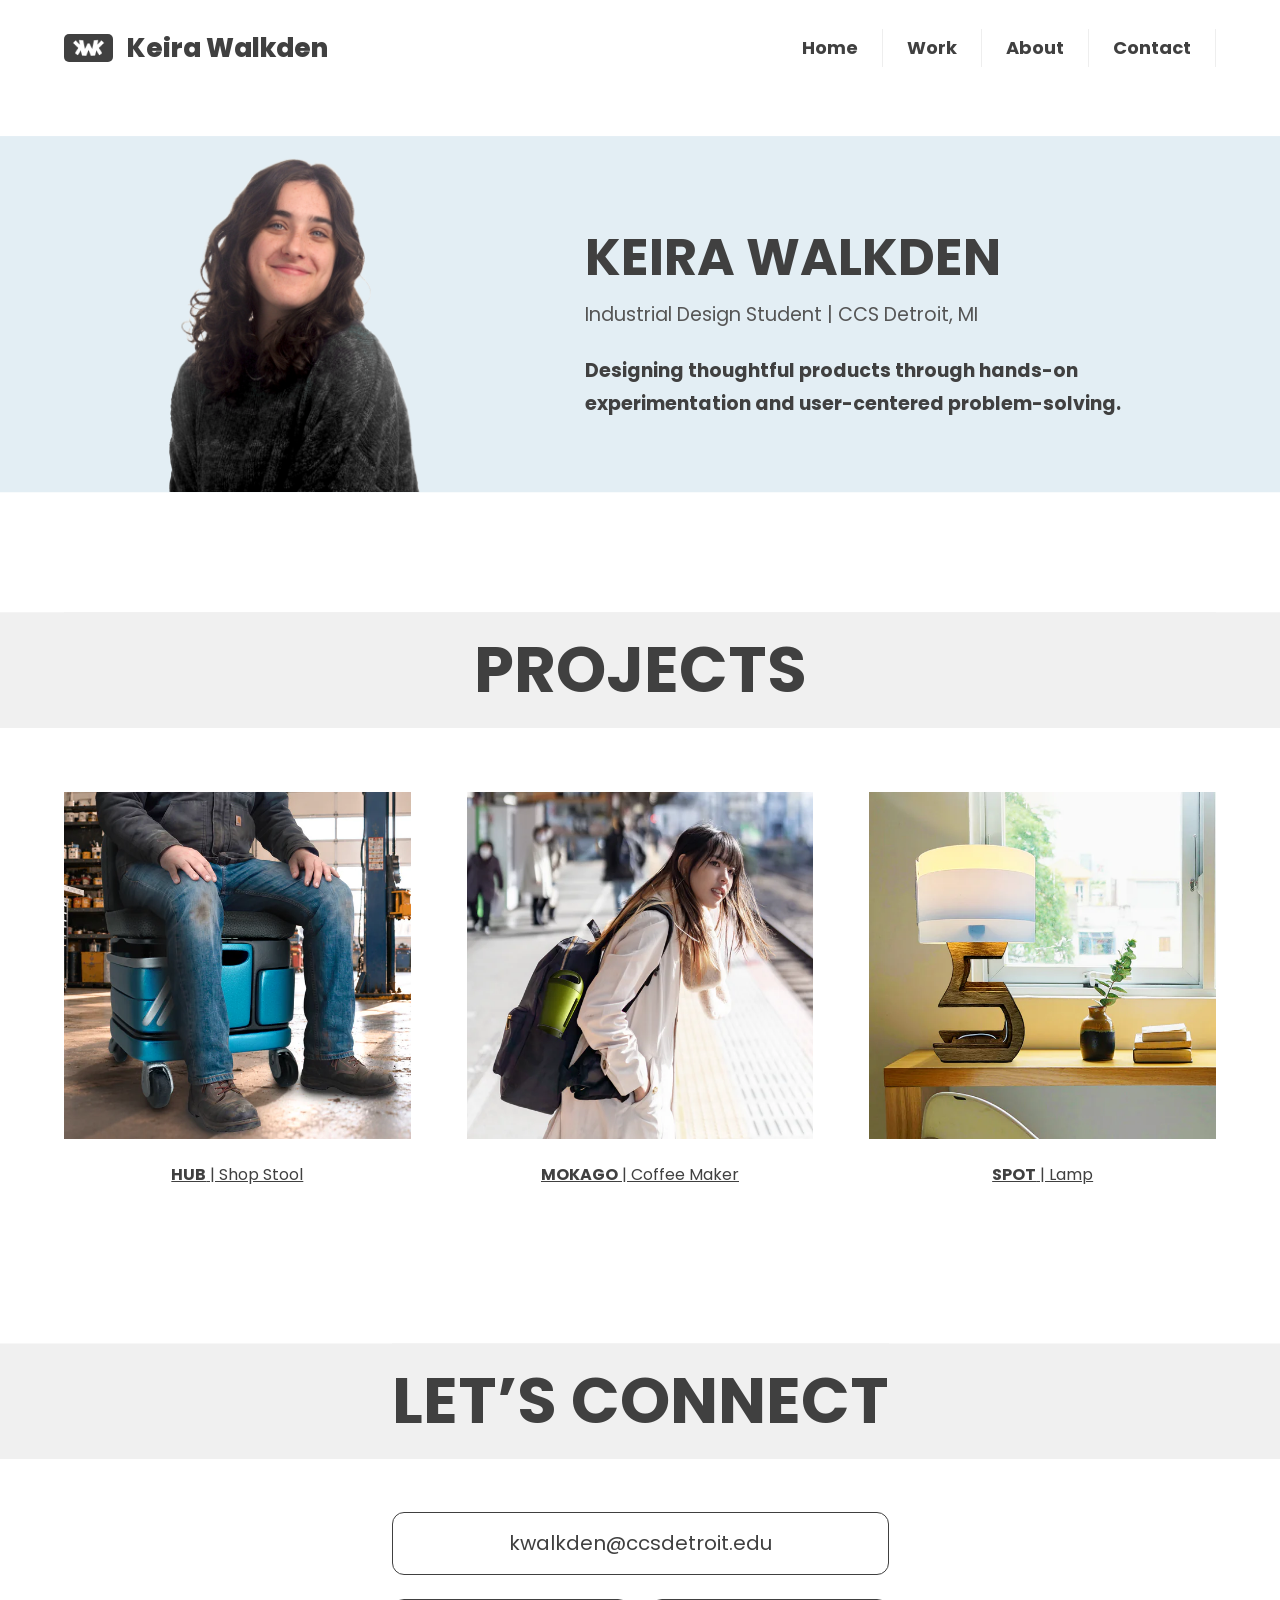
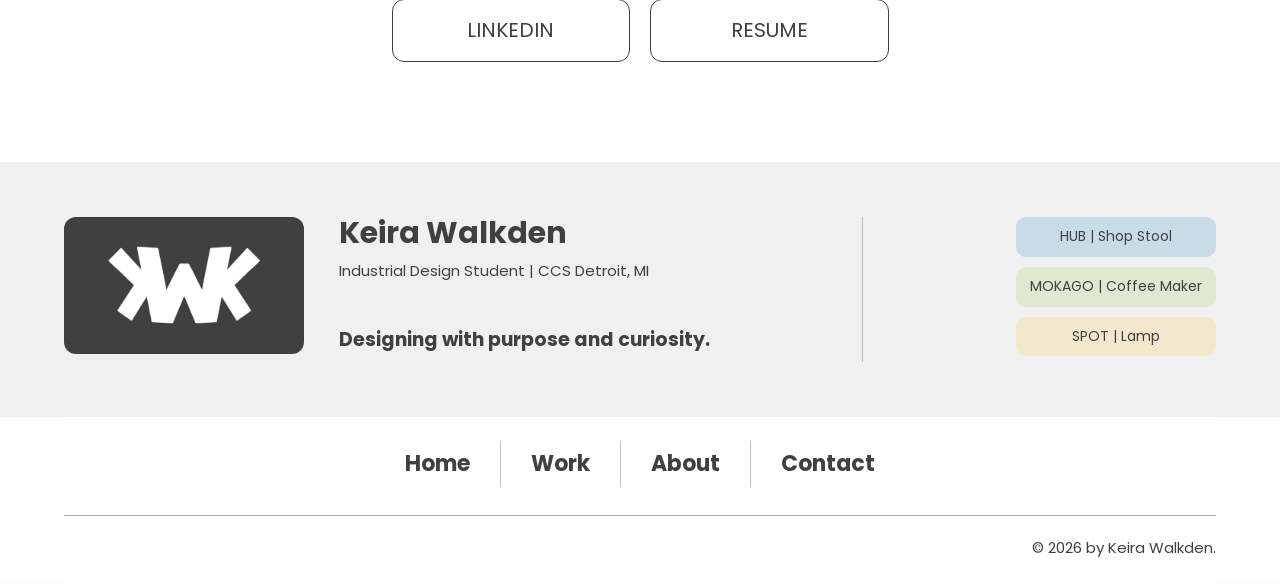
==== commit 1cffc4ee: "refining website uniformity between pages" ====
--- a/index.html
+++ b/index.html
@@ -1,2 +1,2 @@
 <!doctype html>
-<html lang="en"><head><meta charset="utf-8"><meta name="viewport" content="width=device-width,initial-scale=1"><title>Home | Keira Walkden</title><meta name="description" content="Keira Walkden — Industrial Design student at CCS Detroit. Thoughtful products through hands-on experimentation and user-centered problem-solving."><link rel="stylesheet" href="styles.css"></head><body class="home-page"><a class="skip" href="#main">Skip to content</a><header><a class="brand" href="index.html"><img class="brand-logo" src="assets/keira-walkden-logo.webp" alt="" width="252" height="144"><span>Keira Walkden</span></a><nav aria-label="Main navigation"><a href="index.html">Home</a><a href="work.html">Work</a><a href="about.html">About</a><a href="contact.html">Contact</a></nav></header><main id="main"><section class="hero"><img src="assets/headshot-transparent.png" alt="Keira Walkden" width="1040" height="1396"><div><div class="nameplate"><h1>Keira Walkden</h1><p>Industrial Design Student | CCS Detroit, MI</p></div><p class="intro">Designing thoughtful products through hands-on experimentation and user-centered problem-solving.</p></div></section><section><h2 class="section-title projects-title">Projects</h2><div class="projects"><a class="project" href="hub-shopstool.html"><img src="assets/home-hub.webp" srcset="assets/home-hub-600w.webp 600w, assets/home-hub.webp 886w" sizes="(max-width: 760px) 88vw, (max-width: 1440px) calc(30vw - 22px), 411px" alt="Adjustable Workshop Stool" width="886" height="886"><h3><strong>HUB</strong><span> | Shop Stool | 2026</span></h3></a><a class="project" href="mokago-coffeemaker.html"><img src="assets/home-mokago.webp" srcset="assets/home-mokago-600w.webp 600w, assets/home-mokago.webp 1200w" sizes="(max-width: 760px) 88vw, (max-width: 1440px) calc(30vw - 22px), 411px" alt="Portable Coffee Maker" width="1200" height="1200"><h3><strong>MOKAGO</strong><span> | Coffee Maker | 2025</span></h3></a><a class="project" href="spot-lamp.html"><img src="assets/home-spot.webp" srcset="assets/home-spot-600w.webp 600w, assets/home-spot.webp 805w" sizes="(max-width: 760px) 88vw, (max-width: 1440px) calc(30vw - 22px), 411px" alt="Table Lamp with Built-In Shelving" width="805" height="805"><h3><strong>SPOT</strong><span> | Lamp | 2025</span></h3></a></div></section><section class="connect contact-page"><div class="contact-panel"><h1>Let’s connect</h1><a class="email-button" href="https://mail.google.com/mail/?view=cm&amp;fs=1&amp;to=kwalkden%40ccsdetroit.edu" target="_blank" rel="noopener noreferrer" aria-label="Email Keira Walkden in Gmail (opens in a new tab)">kwalkden@ccsdetroit.edu</a><div class="buttons"><a href="https://www.linkedin.com/in/keira-walkden/">LinkedIn</a><a href="assets/resume.pdf">Resume</a></div></div></section></main><footer><div class="footer-logo"><a href="index.html" aria-label="Keira Walkden home"><img src="assets/keira-walkden-logo-large.webp" alt="" width="630" height="360" loading="lazy"></a></div><div class="footer-identity"><h2>Keira Walkden</h2><p>Industrial Design Student | CCS Detroit, MI</p><h3>Designing with purpose and curiosity.</h3></div><div class="footer-divider" aria-hidden="true"></div><div class="footer-projects" aria-label="Projects"><a class="footer-project-button project-hub" href="hub-shopstool.html">HUB</a><a class="footer-project-button project-mokago" href="mokago-coffeemaker.html">MOKAGO</a><a class="footer-project-button project-spot" href="spot-lamp.html">SPOT</a></div><div class="footer-lower"><div class="footer-pages"><nav aria-label="Footer navigation"><a href="index.html">Home</a><a href="work.html">Work</a><a href="about.html">About</a><a href="contact.html">Contact</a></nav></div><div class="footer-bottom"><p>© 2026 by Keira Walkden.</p></div></div></footer></body></html>+<html lang="en"><head><meta charset="utf-8"><meta name="viewport" content="width=device-width,initial-scale=1"><title>Home | Keira Walkden</title><meta name="description" content="Keira Walkden — Industrial Design student at CCS Detroit. Thoughtful products through hands-on experimentation and user-centered problem-solving."><link rel="stylesheet" href="styles.css"></head><body class="home-page"><a class="skip" href="#main">Skip to content</a><header><a class="brand" href="index.html"><img class="brand-logo" src="assets/keira-walkden-logo.webp" alt="" width="252" height="144"><span>Keira Walkden</span></a><nav aria-label="Main navigation"><a href="index.html">Home</a><a href="work.html">Work</a><a href="about.html">About</a><a href="contact.html">Contact</a></nav></header><main id="main"><section class="hero"><img src="assets/headshot-transparent.png" alt="Keira Walkden" width="1040" height="1396"><div><div class="nameplate"><h1>Keira Walkden</h1><p>Industrial Design Student | CCS Detroit, MI</p></div><p class="intro">Designing thoughtful products through hands-on experimentation and user-centered problem-solving.</p></div></section><section><h2 class="section-title projects-title">Projects</h2><div class="projects"><a class="project" href="hub-shopstool.html"><img src="assets/home-hub.webp" srcset="assets/home-hub-600w.webp 600w, assets/home-hub.webp 886w" sizes="(max-width: 760px) 88vw, (max-width: 1440px) calc(30vw - 22px), 411px" alt="Adjustable Workshop Stool" width="886" height="886"><h3><strong>HUB</strong><span> | Shop Stool</span></h3></a><a class="project" href="mokago-coffeemaker.html"><img src="assets/home-mokago.webp" srcset="assets/home-mokago-600w.webp 600w, assets/home-mokago.webp 1200w" sizes="(max-width: 760px) 88vw, (max-width: 1440px) calc(30vw - 22px), 411px" alt="Portable Coffee Maker" width="1200" height="1200"><h3><strong>MOKAGO</strong><span> | Coffee Maker</span></h3></a><a class="project" href="spot-lamp.html"><img src="assets/home-spot.webp" srcset="assets/home-spot-600w.webp 600w, assets/home-spot.webp 805w" sizes="(max-width: 760px) 88vw, (max-width: 1440px) calc(30vw - 22px), 411px" alt="Table Lamp with Built-In Shelving" width="805" height="805"><h3><strong>SPOT</strong><span> | Lamp</span></h3></a></div></section><section class="connect contact-page"><div class="contact-panel"><h1>Let’s connect</h1><a class="email-button" href="https://mail.google.com/mail/?view=cm&amp;fs=1&amp;to=kwalkden%40ccsdetroit.edu" target="_blank" rel="noopener noreferrer" aria-label="Email Keira Walkden in Gmail (opens in a new tab)">kwalkden@ccsdetroit.edu</a><div class="buttons"><a href="https://www.linkedin.com/in/keira-walkden/">LinkedIn</a><a href="assets/resume.pdf">Resume</a></div></div></section></main><footer><div class="footer-logo"><a href="index.html" aria-label="Keira Walkden home"><img src="assets/keira-walkden-logo-large.webp" alt="" width="630" height="360" loading="lazy"></a></div><div class="footer-identity"><h2>Keira Walkden</h2><p>Industrial Design Student | CCS Detroit, MI</p><h3>Designing with purpose and curiosity.</h3></div><div class="footer-divider" aria-hidden="true"></div><div class="footer-projects" aria-label="Projects"><a class="footer-project-button project-hub" href="hub-shopstool.html">HUB | Shop Stool</a><a class="footer-project-button project-mokago" href="mokago-coffeemaker.html">MOKAGO | Coffee Maker</a><a class="footer-project-button project-spot" href="spot-lamp.html">SPOT | Lamp</a></div><div class="footer-lower"><div class="footer-pages"><nav aria-label="Footer navigation"><a href="index.html">Home</a><a href="work.html">Work</a><a href="about.html">About</a><a href="contact.html">Contact</a></nav></div><div class="footer-bottom"><p>© 2026 by Keira Walkden.</p></div></div></footer></body></html>
--- a/styles.css
+++ b/styles.css
@@ -185,3 +185,7 @@
 .home-page .intro{font-size:19px;font-weight:700;color:#404040}
 
 .home-page .hero::before{background:#e3eef4;box-shadow:0 0 0 100vmax #e3eef4}
+
+.footer-projects .footer-project-button{padding-left:10px;padding-right:10px;font-size:14px}
+
+.about::before{background:#e3eef4;box-shadow:0 0 0 100vmax #e3eef4}
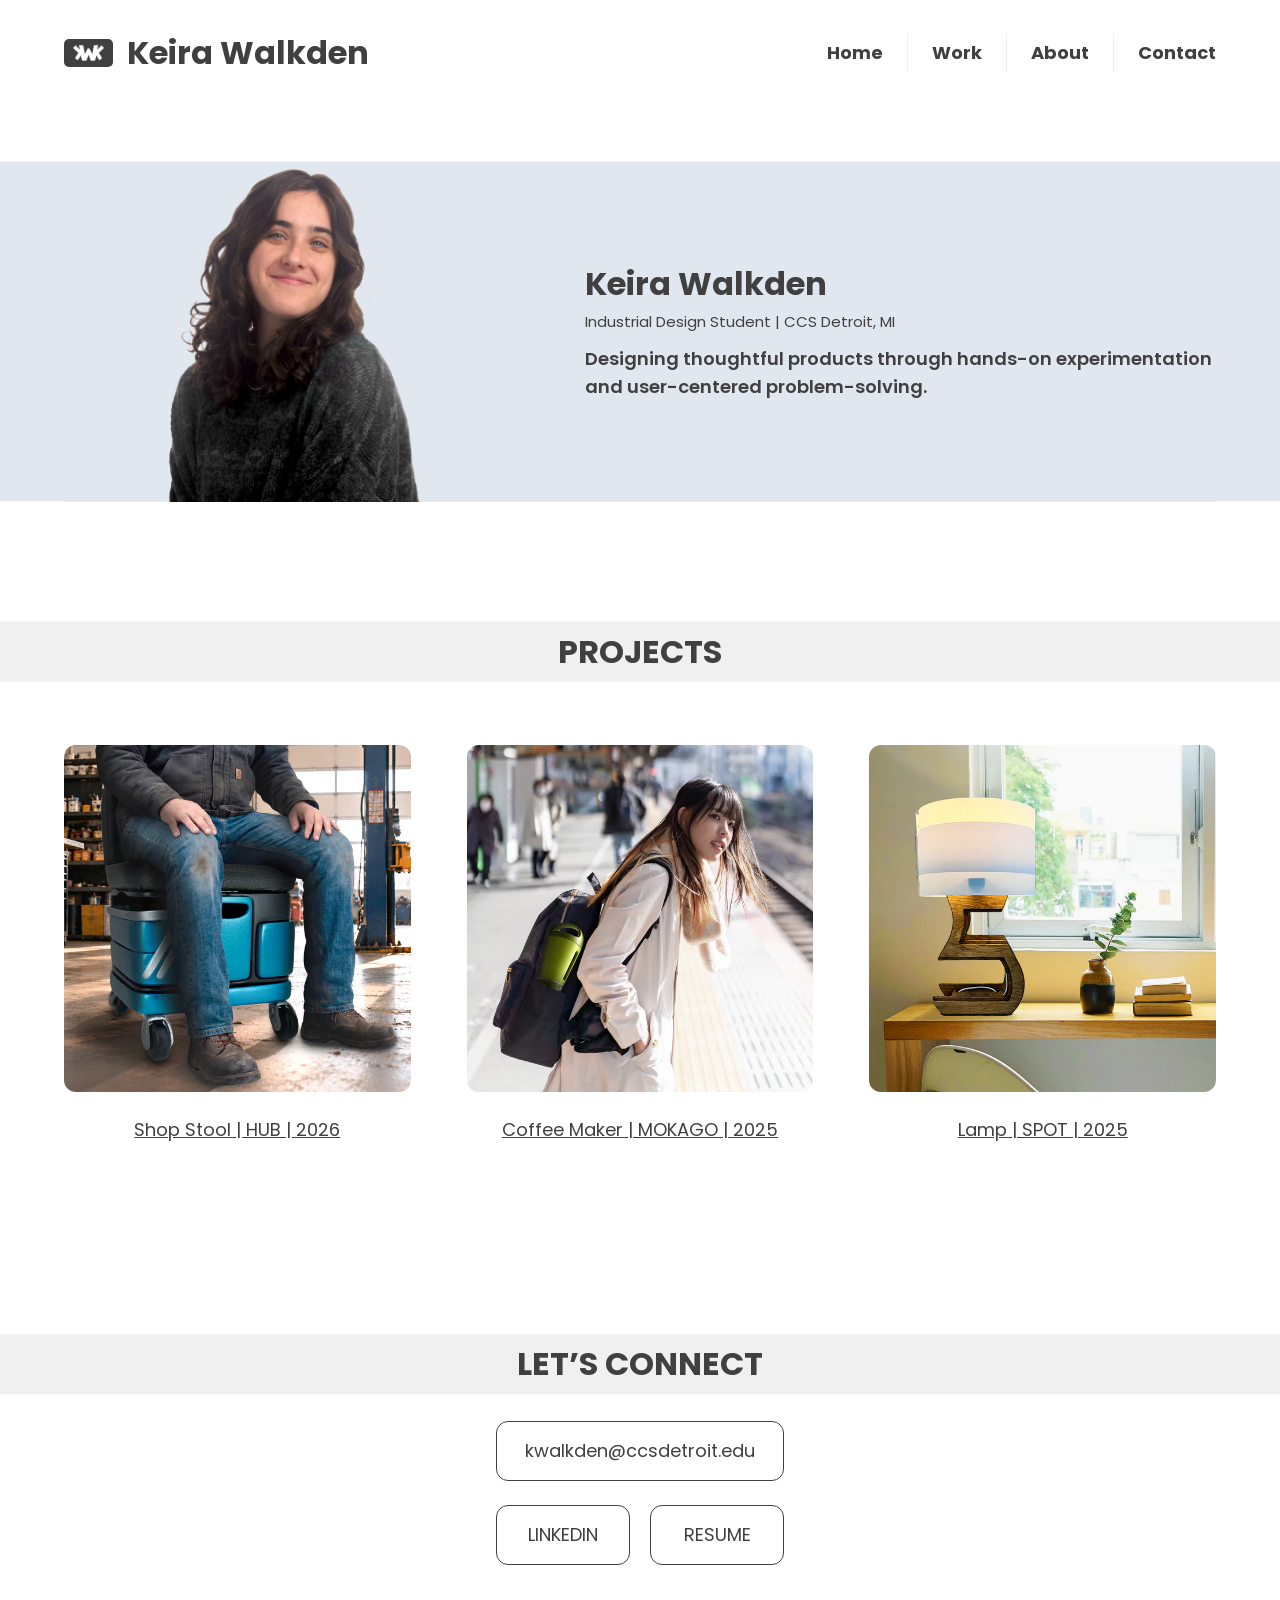
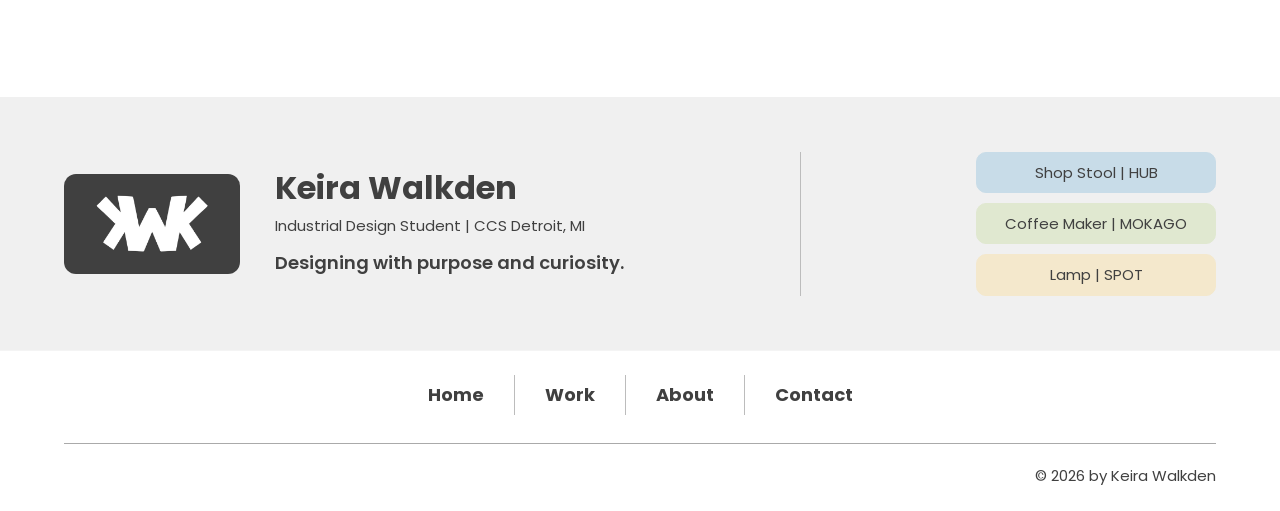
==== commit e0d1308f: "website uniformity update2 11/17/2026" ====
--- a/index.html
+++ b/index.html
@@ -1,2 +1,2 @@
 <!doctype html>
-<html lang="en"><head><meta charset="utf-8"><meta name="viewport" content="width=device-width,initial-scale=1"><title>Home | Keira Walkden</title><meta name="description" content="Keira Walkden — Industrial Design student at CCS Detroit. Thoughtful products through hands-on experimentation and user-centered problem-solving."><link rel="stylesheet" href="styles.css"></head><body class="home-page"><a class="skip" href="#main">Skip to content</a><header><a class="brand" href="index.html"><img class="brand-logo" src="assets/keira-walkden-logo.webp" alt="" width="252" height="144"><span>Keira Walkden</span></a><nav aria-label="Main navigation"><a href="index.html">Home</a><a href="work.html">Work</a><a href="about.html">About</a><a href="contact.html">Contact</a></nav></header><main id="main"><section class="hero"><img src="assets/headshot-transparent.png" alt="Keira Walkden" width="1040" height="1396"><div><div class="nameplate"><h1>Keira Walkden</h1><p>Industrial Design Student | CCS Detroit, MI</p></div><p class="intro">Designing thoughtful products through hands-on experimentation and user-centered problem-solving.</p></div></section><section><h2 class="section-title projects-title">Projects</h2><div class="projects"><a class="project" href="hub-shopstool.html"><img src="assets/home-hub.webp" srcset="assets/home-hub-600w.webp 600w, assets/home-hub.webp 886w" sizes="(max-width: 760px) 88vw, (max-width: 1440px) calc(30vw - 22px), 411px" alt="Adjustable Workshop Stool" width="886" height="886"><h3><strong>HUB</strong><span> | Shop Stool</span></h3></a><a class="project" href="mokago-coffeemaker.html"><img src="assets/home-mokago.webp" srcset="assets/home-mokago-600w.webp 600w, assets/home-mokago.webp 1200w" sizes="(max-width: 760px) 88vw, (max-width: 1440px) calc(30vw - 22px), 411px" alt="Portable Coffee Maker" width="1200" height="1200"><h3><strong>MOKAGO</strong><span> | Coffee Maker</span></h3></a><a class="project" href="spot-lamp.html"><img src="assets/home-spot.webp" srcset="assets/home-spot-600w.webp 600w, assets/home-spot.webp 805w" sizes="(max-width: 760px) 88vw, (max-width: 1440px) calc(30vw - 22px), 411px" alt="Table Lamp with Built-In Shelving" width="805" height="805"><h3><strong>SPOT</strong><span> | Lamp</span></h3></a></div></section><section class="connect contact-page"><div class="contact-panel"><h1>Let’s connect</h1><a class="email-button" href="https://mail.google.com/mail/?view=cm&amp;fs=1&amp;to=kwalkden%40ccsdetroit.edu" target="_blank" rel="noopener noreferrer" aria-label="Email Keira Walkden in Gmail (opens in a new tab)">kwalkden@ccsdetroit.edu</a><div class="buttons"><a href="https://www.linkedin.com/in/keira-walkden/">LinkedIn</a><a href="assets/resume.pdf">Resume</a></div></div></section></main><footer><div class="footer-logo"><a href="index.html" aria-label="Keira Walkden home"><img src="assets/keira-walkden-logo-large.webp" alt="" width="630" height="360" loading="lazy"></a></div><div class="footer-identity"><h2>Keira Walkden</h2><p>Industrial Design Student | CCS Detroit, MI</p><h3>Designing with purpose and curiosity.</h3></div><div class="footer-divider" aria-hidden="true"></div><div class="footer-projects" aria-label="Projects"><a class="footer-project-button project-hub" href="hub-shopstool.html">HUB | Shop Stool</a><a class="footer-project-button project-mokago" href="mokago-coffeemaker.html">MOKAGO | Coffee Maker</a><a class="footer-project-button project-spot" href="spot-lamp.html">SPOT | Lamp</a></div><div class="footer-lower"><div class="footer-pages"><nav aria-label="Footer navigation"><a href="index.html">Home</a><a href="work.html">Work</a><a href="about.html">About</a><a href="contact.html">Contact</a></nav></div><div class="footer-bottom"><p>© 2026 by Keira Walkden.</p></div></div></footer></body></html>+<html lang="en"><head><meta charset="utf-8"><meta name="viewport" content="width=device-width,initial-scale=1"><title>Home | Keira Walkden</title><meta name="description" content="Keira Walkden — Industrial Design student at CCS Detroit. Thoughtful products through hands-on experimentation and user-centered problem-solving."><link rel="stylesheet" href="styles.css"></head><body class="home-page"><a class="skip" href="#main">Skip to content</a><header><a class="brand" href="index.html"><img class="brand-logo" src="assets/keira-walkden-logo.webp" alt="" width="252" height="144"><span>Keira Walkden</span></a><nav aria-label="Main navigation"><a href="index.html">Home</a><a href="work.html">Work</a><a href="about.html">About</a><a href="contact.html">Contact</a></nav></header><main id="main"><section class="hero"><img src="assets/headshot-transparent.png" alt="Keira Walkden" width="1040" height="1396"><div><div class="nameplate"><h1>Keira Walkden</h1><p>Industrial Design Student | CCS Detroit, MI</p></div><p class="intro">Designing thoughtful products through hands-on experimentation and user-centered problem-solving.</p></div></section><section><h2 class="section-title projects-title">Projects</h2><div class="projects"><a class="project" href="hub-shopstool.html"><img src="assets/home-hub.webp" srcset="assets/home-hub-600w.webp 600w, assets/home-hub.webp 886w" sizes="(max-width: 760px) 88vw, (max-width: 1440px) calc(30vw - 22px), 411px" alt="Adjustable Workshop Stool" width="886" height="886"><h3>Shop Stool | HUB | 2026</h3></a><a class="project" href="mokago-coffeemaker.html"><img src="assets/home-mokago.webp" srcset="assets/home-mokago-600w.webp 600w, assets/home-mokago.webp 1200w" sizes="(max-width: 760px) 88vw, (max-width: 1440px) calc(30vw - 22px), 411px" alt="Portable Coffee Maker" width="1200" height="1200"><h3>Coffee Maker | MOKAGO | 2025</h3></a><a class="project" href="spot-lamp.html"><img src="assets/home-spot.webp" srcset="assets/home-spot-600w.webp 600w, assets/home-spot.webp 805w" sizes="(max-width: 760px) 88vw, (max-width: 1440px) calc(30vw - 22px), 411px" alt="Table Lamp with Built-In Shelving" width="805" height="805"><h3>Lamp | SPOT | 2025</h3></a></div></section><section class="connect contact-page"><div class="contact-panel"><h1>Let’s connect</h1><a class="email-button" href="https://mail.google.com/mail/?view=cm&amp;fs=1&amp;to=kwalkden%40ccsdetroit.edu" target="_blank" rel="noopener noreferrer" aria-label="Email Keira Walkden in Gmail (opens in a new tab)">kwalkden@ccsdetroit.edu</a><div class="buttons"><a href="https://www.linkedin.com/in/keira-walkden/" target="_blank" rel="noopener noreferrer">LinkedIn</a><a href="assets/resume.pdf" target="_blank" rel="noopener noreferrer">Resume</a></div></div></section></main><footer><div class="footer-logo"><a href="index.html" aria-label="Keira Walkden home"><img src="assets/keira-walkden-logo-large.webp" alt="" width="630" height="360" loading="lazy"></a></div><div class="footer-identity"><h2>Keira Walkden</h2><p>Industrial Design Student | CCS Detroit, MI</p><h3>Designing with purpose and curiosity.</h3></div><div class="footer-divider" aria-hidden="true"></div><div class="footer-projects" aria-label="Projects"><a class="footer-project-button project-hub" href="hub-shopstool.html">Shop Stool | HUB</a><a class="footer-project-button project-mokago" href="mokago-coffeemaker.html">Coffee Maker | MOKAGO</a><a class="footer-project-button project-spot" href="spot-lamp.html">Lamp | SPOT</a></div><div class="footer-lower"><div class="footer-pages"><nav aria-label="Footer navigation"><a href="index.html">Home</a><a href="work.html">Work</a><a href="about.html">About</a><a href="contact.html">Contact</a></nav></div><div class="footer-bottom"><p>© 2026 by Keira Walkden</p></div></div></footer></body></html>
--- a/styles.css
+++ b/styles.css
@@ -1,13 +1,31 @@
-@font-face{font-family:Poppins;font-weight:400;font-style:normal;font-display:swap;src:url(assets/poppins-400.woff2) format("woff2")}@font-face{font-family:Poppins;font-weight:700;font-style:normal;font-display:swap;src:url(assets/poppins-700.woff2) format("woff2")}@font-face{font-family:Poppins;font-weight:800;font-style:normal;font-display:swap;src:url(assets/poppins-800.woff2) format("woff2")}*{box-sizing:border-box}html{scroll-behavior:smooth}body{margin:0;color:#404040;background:white;font-family:Arial,Helvetica,sans-serif;font-size:18px;line-height:1.55}a{color:inherit}header{max-width:1440px;margin:auto;padding:28px 5%;display:flex;align-items:center;justify-content:space-between;gap:24px}.brand{font-size:26px;font-weight:800;text-decoration:none}nav{display:flex;gap:0}nav a{padding:5px 24px;text-decoration:none;font-weight:700;border-right:1px solid #eee}nav a:hover{text-decoration:underline}main{max-width:1440px;margin:auto}section{padding:40px 5%}h1,h2,h3,p{margin-top:0}h1,h2{text-transform:uppercase;line-height:1.12}h1{font-size:clamp(36px,4.5vw,64px)}h2{font-size:36px}h3{font-size:18px}.hero{display:grid;grid-template-columns:40% 60%;align-items:center;padding-top:20px}.hero>img{width:100%;height:auto}.nameplate{background:#82272c;color:white;border-radius:3px;padding:24px 28px}.nameplate p{margin-bottom:4px;font-size:22px}.nameplate h1{margin:0;white-space:nowrap;font-size:clamp(28px,4vw,60px)}.intro{font-size:22px;padding:28px;margin:0}.section-title{text-align:center;font-size:clamp(42px,5vw,64px);margin-bottom:40px}.projects{display:grid;grid-template-columns:repeat(3,1fr);gap:32px}.project img{display:block;width:100%;height:auto;aspect-ratio:1;object-fit:cover;transition:opacity .2s}.project:hover img{opacity:.85}.project h3{margin-top:12px;font-size:16px}.connect{text-align:center;padding:80px 24px}.connect h1,.connect h2{font-size:clamp(40px,5vw,64px)}.buttons{display:flex;justify-content:center;gap:16px;margin-top:22px}.buttons a{padding:9px 22px;border:1px solid;border-radius:10px;text-transform:uppercase;font-size:15px;text-decoration:none}.buttons a:hover{background:#404040;color:white}.contact-page{min-height:55vh;display:flex;flex-direction:column;align-items:center;justify-content:center}.center{text-align:center}.about{display:grid;grid-template-columns:40% 1fr;gap:60px;align-items:start}.about>img{width:100%;height:auto}.about h2{font-size:30px;margin-top:36px}.project-intro{display:flex;flex-direction:column;gap:24px;align-items:flex-start;padding-top:70px;padding-bottom:65px}.project-intro p{margin-bottom:0}.project-intro>div:first-child>p{font-size:clamp(17px,1.5vw,20px);font-weight:400;color:#555}.project-intro>p{max-width:900px;font-size:clamp(16px,1.25vw,18px);font-weight:400;color:#555;line-height:1.75}.project-intro h1{margin-bottom:12px}.boards img{display:block;width:100%;height:auto}.boards a{display:block}.back{padding:35px 5%}footer{background:#f0f0f0;padding:55px 5% 24px;display:grid;grid-template-columns:2fr 1fr 1.5fr;gap:35px}footer h2{font-size:30px;text-transform:none}footer h3{font-size:19px}footer p,footer a{font-size:15px}footer>div>a{display:block;margin-bottom:8px}footer .buttons{justify-content:flex-start}.footer-bottom{grid-column:1/-1;border-top:1px solid #aaa;padding-top:20px;display:flex;justify-content:space-between;align-items:center}.skip{position:absolute;left:10px;top:-60px;padding:12px;background:white}.skip:focus{top:10px;z-index:10}:focus-visible{outline:3px solid #82272c;outline-offset:5px}@media(max-width:760px){header{flex-wrap:wrap;padding:20px 6%}.brand{font-size:24px}nav{flex-wrap:wrap}nav a{padding:6px 14px}header nav a:first-child{padding-left:0}.hero,.about,.project-intro{grid-template-columns:1fr;gap:24px}.hero>img{max-width:400px;justify-self:center}.nameplate h1{font-size:clamp(29px,7vw,48px)}.nameplate p{font-size:16px}.intro{font-size:19px;padding:24px 0}.projects{grid-template-columns:1fr;gap:28px}.project h3{font-size:18px}section{padding:30px 6%}.about>img{max-width:350px;margin:auto}.project-intro{padding-top:35px}.connect{padding:60px 6%}footer{grid-template-columns:1fr;gap:22px}.footer-bottom{display:block}footer nav a{padding-left:0;margin-right:15px}.boards{padding:0 8px}}@media(prefers-reduced-motion:reduce){html{scroll-behavior:auto}*{transition:none!important}}body{font-family:Poppins,Arial,sans-serif}.nameplate h1{font-size:clamp(26px,3.5vw,52px)}
-.project-download{max-width:100%}.project-download .buttons{justify-content:flex-start;margin-top:0}.project-download p{font-size:14px;margin:10px 0 0;color:#555}
+@font-face{font-family:Poppins;font-weight:400;font-style:normal;font-display:swap;src:url(assets/poppins-400.woff2) format("woff2")}
+@font-face{font-family:Poppins;font-weight:600;font-style:normal;font-display:swap;src:url(assets/poppins-600.woff2) format("woff2")}
+@font-face{font-family:Poppins;font-weight:700;font-style:normal;font-display:swap;src:url(assets/poppins-700.woff2) format("woff2")}
+
+:root{
+  --page-gutter:max(5%,calc((100% - 1296px) / 2));
+  --footer-project-width:240px;
+  --type-small:15px;
+  --type-body:18px;
+  --type-heading:clamp(24px,2.5vw,34px);
+}
+
+*{box-sizing:border-box}html{scroll-behavior:smooth}body{margin:0;color:#404040;background:white;font-family:Poppins,Arial,sans-serif;font-size:var(--type-body);line-height:1.55}a{color:inherit}header{padding:28px var(--page-gutter);display:flex;align-items:center;justify-content:space-between;gap:24px}.brand{font-size:var(--type-heading);font-weight:700;text-decoration:none}nav{display:flex;gap:0}nav a{padding:5px 24px;text-decoration:none;font-weight:700;border-right:1px solid #eee}nav a:hover{text-decoration:underline}header nav a:last-child{border-right:0;padding-right:0}main{padding-inline:var(--page-gutter)}section{padding-block:40px}h1,h2,h3,p{margin-top:0}h1,h2{text-transform:uppercase;line-height:1.12}h1,h2{font-size:var(--type-heading)}h3{font-size:var(--type-body)}h1,h2,h3,strong{font-weight:700}.hero{display:grid;grid-template-columns:40% 60%;align-items:center;padding-top:20px}.hero>img{width:100%;height:auto}.nameplate{background:#82272c;color:white;border-radius:3px;padding:24px 28px}.nameplate h1{margin:0;white-space:nowrap}.intro{padding:28px;margin:0}.section-title{text-align:center;margin-bottom:40px}.projects{display:grid;grid-template-columns:repeat(3,1fr);gap:32px}.project img{display:block;width:100%;height:auto;aspect-ratio:1;object-fit:cover;transition:opacity .2s}.project:hover img{opacity:.85}.project h3{margin-top:12px}.connect{text-align:center;padding-block:80px}.buttons{display:flex;justify-content:center;gap:16px;margin-top:22px}.buttons a{padding:9px 22px;border:1px solid;border-radius:10px;text-transform:uppercase;font-size:var(--type-small);text-decoration:none}.buttons a:hover{background:#404040;color:white}.contact-page{min-height:55vh;display:flex;flex-direction:column;align-items:center;justify-content:center}.center{text-align:center}.about{display:grid;grid-template-columns:40% 1fr;gap:60px;align-items:start}.about>img{width:100%;height:auto}.about h2{margin-top:36px}.project-intro{display:flex;flex-direction:column;gap:24px;align-items:flex-start;padding-top:70px;padding-bottom:65px}.project-intro p{margin-bottom:0}.project-intro>div:first-child>p{color:#555}.project-intro>p{max-width:900px;color:#555;line-height:1.75}.project-intro h1{margin-bottom:12px}.boards img{display:block;width:100%;height:auto}.boards a{display:block}.back{padding-block:35px}footer{background:#f0f0f0;padding:55px var(--page-gutter) 24px;display:grid;grid-template-columns:2fr 1fr 1.5fr;gap:35px}footer h2{text-transform:none}footer p,footer a{font-size:var(--type-small)}footer>div>a{display:block;margin-bottom:8px}footer .buttons{justify-content:flex-start}.footer-bottom{grid-column:1/-1;border-top:1px solid #aaa;padding-top:20px;display:flex;justify-content:space-between;align-items:center}.skip{position:absolute;left:10px;top:-60px;padding:12px;background:white}.skip:focus{top:10px;z-index:10}:focus-visible{outline:3px solid #82272c;outline-offset:5px}@media(max-width:760px){:root{--page-gutter:6%}header{flex-wrap:wrap;padding-block:20px}nav{flex-wrap:wrap}nav a{padding:6px 14px}header nav a:first-child{padding-left:0}.hero,.about,.project-intro{grid-template-columns:1fr;gap:24px}.hero>img{max-width:400px;justify-self:center}.intro{padding:24px 0}.projects{grid-template-columns:1fr;gap:28px}section{padding-block:30px}.about>img{max-width:350px;margin:auto}.project-intro{padding-top:35px}.connect{padding-block:60px}footer{grid-template-columns:1fr;gap:22px}.footer-bottom{display:block}footer nav a{padding-left:0;margin-right:15px}}@media(prefers-reduced-motion:reduce){html{scroll-behavior:auto}*{transition:none!important}}
+
+.project-download{max-width:100%}.project-download .buttons{justify-content:flex-start;margin-top:0}.project-download p{font-size:var(--type-small);margin:10px 0 0;color:#555}
 
 .project-download .buttons a{background:#fff;color:#404040;border:1px solid var(--project-color,#82272c);border-radius:12px;padding:12px 24px;text-align:center;transition:background-color .2s,color .2s}.project-download .buttons a:hover,.project-download .buttons a:focus-visible{background:var(--project-color,#82272c);color:#404040}
 
 .project-hub{--project-color:#c8dce8}
 .project-mokago{--project-color:#e0e8d0}
 .project-spot{--project-color:#f4e8cc}
+.project-page .project-intro{padding-top:clamp(12px,2.25vw,28px)}
 .project-page .project-intro>div:first-child{width:100%}
-.project-page .project-intro h1{position:relative;isolation:isolate;padding:22px 0;margin-bottom:22px}
+.project-page .project-intro>div:first-child>p{font-weight:600}
+.project-page .project-intro h1,
+.contact-page .contact-panel h1,
+.projects-title{position:relative;isolation:isolate;padding-block:12px}
+.project-page .project-intro h1{margin-bottom:22px}
 .project-page .project-intro h1::before{content:"";position:absolute;inset:0;z-index:-1;background:var(--project-color);box-shadow:0 0 0 100vmax var(--project-color);clip-path:inset(0 -100vmax)}
 .project-page .project-download .buttons a:focus-visible{outline-color:#404040}
 
@@ -24,7 +42,7 @@
 .footer-projects .footer-project-button{display:block;width:fit-content;min-width:112px;max-width:100%;padding:8px 18px;margin-bottom:10px;border:1px solid var(--project-color);border-radius:10px;background:var(--project-color);color:#404040;text-align:center;text-decoration:none;transition:background-color .2s}
 .footer-projects .footer-project-button:hover,.footer-projects .footer-project-button:focus-visible{background:transparent}
 
-.email-button{display:inline-block;max-width:100%;padding:9px 16px;border:1px solid #404040;border-radius:10px;color:#404040;font-size:15px;text-decoration:none;overflow-wrap:anywhere;transition:background-color .2s,color .2s}
+.email-button{display:inline-block;max-width:100%;padding:9px 16px;border:1px solid #404040;border-radius:10px;color:#404040;font-size:var(--type-small);text-decoration:none;overflow-wrap:anywhere;transition:background-color .2s,color .2s}
 .email-button:hover,.email-button:focus-visible{background:#404040;color:#fff}
 footer>div>a.email-button{display:inline-block;width:fit-content}
 
@@ -45,26 +63,24 @@
 .footer-pages nav a{padding:5px 24px;border-right:1px solid #eee;margin:0}
 @media(max-width:760px){.footer-pages nav a{padding:6px 14px;margin:0}}
 
-.footer-pages nav a{font-size:18px;font-weight:700;border-right:1px solid #eee}
-
 footer{grid-template-columns:2fr 1.5fr 1fr}
 .footer-projects{justify-self:end;text-align:right}
 .footer-projects .footer-project-button{margin-left:auto}
 @media(max-width:1000px){footer{grid-template-columns:1fr 1fr}}
 @media(max-width:760px){footer{grid-template-columns:1fr}.footer-projects{justify-self:start;text-align:left}.footer-projects .footer-project-button{margin-left:0}}
 
-.footer-projects{width:100%;max-width:200px;text-align:left}
+.footer-projects{width:100%;max-width:var(--footer-project-width);text-align:left}
 .footer-projects .footer-project-button{width:100%;min-width:0;margin-left:0}
 
 footer{grid-template-columns:160px 1.4fr 1.4fr 1fr}
-.footer-logo a{display:block;width:160px;max-width:100%}
+.footer-logo a{display:block;width:176px;max-width:100%;margin-bottom:0}
 .footer-logo img{display:block;width:100%;height:auto;border-radius:12px}
 @media(max-width:1100px){footer{grid-template-columns:1fr 1fr}}
-@media(max-width:760px){footer{grid-template-columns:1fr}.footer-logo a{width:140px}}
-
-.footer-pages nav a{font-size:22px;padding:6px 30px;border-right:1px solid #bcbcbc}
+@media(max-width:760px){footer{grid-template-columns:1fr}}
+
+.footer-pages nav a{font-size:var(--type-body);padding:6px 30px;border-right:1px solid #bcbcbc}
 .footer-pages nav a:last-child{border-right:0}
-@media(max-width:760px){.footer-pages nav a{font-size:19px;padding:6px 14px}}
+@media(max-width:760px){.footer-pages nav a{padding:6px 14px}}
 
 footer{padding-bottom:0}
 .footer-lower{grid-column:1/-1;display:grid;gap:28px;padding:24px 0;background:#fff;box-shadow:0 0 0 100vmax #fff;clip-path:inset(0 -100vmax)}
@@ -73,26 +89,20 @@
 @media(max-width:1100px){footer{grid-template-columns:140px 1fr 180px}}
 @media(max-width:760px){footer{grid-template-columns:1fr}}
 
-footer{grid-template-columns:240px 1fr 200px}
-.footer-logo a{width:240px}
-@media(max-width:1100px){footer{grid-template-columns:200px 1fr 180px}.footer-logo a{width:200px}}
-@media(max-width:760px){footer{grid-template-columns:1fr}.footer-logo a{width:200px}}
-
-.footer-identity{display:flex;flex-direction:column;min-height:137.143px}
-.footer-identity h2{margin-bottom:8px}
-.footer-identity>p{margin-bottom:20px}
-.footer-identity h3{margin-top:auto;margin-bottom:0}
-@media(max-width:1100px){.footer-identity{min-height:114.286px}}
-@media(max-width:760px){.footer-identity{min-height:0}.footer-identity h3{margin-top:12px}}
+.footer-identity{display:flex;flex-direction:column}
+.footer-identity h2,.home-page .nameplate h1{margin-bottom:8px}
+.footer-identity>p,.home-page .nameplate p{margin-bottom:12px;font-size:var(--type-small)}
+.footer-identity h3,.home-page .intro{margin-bottom:0;font-size:var(--type-body);font-weight:600}
 
 .footer-projects{position:relative}
 .footer-projects::before{content:"";position:absolute;left:-18px;top:0;bottom:10px;width:1px;background:#bcbcbc}
 @media(max-width:760px){.footer-projects::before{display:none}}
 
-footer{grid-template-columns:240px max-content minmax(1px,1fr) 200px}
+footer{grid-template-columns:176px max-content minmax(1px,1fr) var(--footer-project-width)}
+.footer-logo,.footer-identity,.footer-projects{align-self:center}
 .footer-projects::before{display:none}
 .footer-divider{align-self:stretch;background:linear-gradient(to right,transparent calc(50% - .5px),#bcbcbc calc(50% - .5px),#bcbcbc calc(50% + .5px),transparent calc(50% + .5px));margin-bottom:10px}
-@media(max-width:1100px){footer{grid-template-columns:200px minmax(0,1fr) 1px 180px;gap:24px}}
+@media(max-width:1100px){footer{grid-template-columns:154px minmax(0,1fr) 1px var(--footer-project-width);gap:24px}.footer-logo a{width:154px}}
 @media(max-width:760px){footer{grid-template-columns:1fr}.footer-divider{display:none}}
 
 footer{row-gap:55px}
@@ -101,21 +111,22 @@
 @media(max-width:1100px){footer{row-gap:55px}}
 @media(max-width:760px){footer{row-gap:32px;padding-top:32px}}
 
-.contact-page .email-button,.contact-page .buttons a{font-size:20px;padding:15px 28px;border-radius:12px}
+.contact-page .email-button,.contact-page .buttons a{font-size:var(--type-body);padding:15px 28px;border-radius:12px}
 .contact-page .buttons{gap:20px;margin-top:24px}
 .contact-page .buttons a{min-width:160px;text-align:center}
-@media(max-width:760px){.contact-page .email-button,.contact-page .buttons a{font-size:17px;padding:14px 20px}.contact-page .buttons{gap:16px}.contact-page .buttons a{min-width:130px}}
+@media(max-width:760px){.contact-page .email-button,.contact-page .buttons a{padding:14px 20px}.contact-page .buttons{gap:16px}.contact-page .buttons a{min-width:130px}}
 
 .contact-panel{display:grid;width:max-content;max-width:100%;text-align:center}
-.contact-page .contact-panel h1{font-size:clamp(30px,5vw,64px);white-space:nowrap}
+.contact-page .contact-panel h1{white-space:nowrap}
 .contact-panel .email-button{width:100%;text-align:center}
 .contact-page .contact-panel .buttons{display:grid;grid-template-columns:1fr 1fr;width:100%}
 .contact-page .contact-panel .buttons a{min-width:0;width:100%}
 
-.contact-page .contact-panel h1{position:relative;isolation:isolate;padding:22px 0}
 .contact-page .contact-panel h1::before{content:"";position:absolute;inset:0;z-index:-1;background:#f0f0f0;box-shadow:0 0 0 100vmax #f0f0f0;clip-path:inset(0 -100vmax)}
 
-.projects-title{position:relative;isolation:isolate;padding:22px 0}.projects-title::before{content:"";position:absolute;inset:0;z-index:-1;background:#f0f0f0;box-shadow:0 0 0 100vmax #f0f0f0;clip-path:inset(0 -100vmax)}
+.projects-title::before{content:"";position:absolute;inset:0;z-index:-1;background:#f0f0f0;box-shadow:0 0 0 100vmax #f0f0f0;clip-path:inset(0 -100vmax)}
+
+.home-page .project img,.work-page .project img{border-radius:12px}
 
 .work-page .projects-title{margin-bottom:80px}
 .work-page .projects{column-gap:56px;row-gap:96px}
@@ -125,33 +136,33 @@
 
 .work-page .projects-title{margin-bottom:20px}.work-page .projects-subtitle{margin-top:0;margin-bottom:80px}@media(max-width:760px){.work-page .projects-subtitle{margin-bottom:64px}}
 
-.work-page .project h3{text-align:center;font-weight:400}.work-page .project h3 strong{font-weight:700}.work-page .project h3 span{font-weight:400}
+.work-page .project h3{text-align:center;font-weight:400}
 
 .about>img{position:relative;z-index:1}
 .about-intro h1{position:relative;isolation:isolate;padding:22px 0;margin-top:0}
 .about-intro h1::before{content:"";position:absolute;inset:0;z-index:-1;background:#f0f0f0;box-shadow:0 0 0 100vmax #f0f0f0;clip-path:inset(0 -100vmax)}
-.about-details{display:grid;grid-template-columns:1fr 1fr;gap:60px;padding-top:20px;padding-bottom:80px}
-.about-details h2{font-size:30px}
-@media(max-width:760px){.about-details{grid-template-columns:1fr;gap:24px;padding-top:0;padding-bottom:60px}}
+.about-details{
+  display:grid;
+  grid-template-columns:minmax(0,2fr) 1px minmax(0,3fr);
+  column-gap:clamp(52px,9vw,116px);
+  padding-block:20px 80px;
+}
+.about-details::before{content:"";grid-column:2;grid-row:1;background:#bcbcbc}
+@media(max-width:760px){
+  .about-details{grid-template-columns:1fr;gap:28px;padding-block:0 60px}
+  .about-details::before{display:none}
+  .about-details>div+div{border-top:1px solid #bcbcbc;padding-top:28px}
+}
 
 .about>img{background:transparent;border:0;border-radius:0;box-shadow:none;max-height:560px;object-fit:contain;object-position:center bottom}
 
 /* About page typography follows the project introduction hierarchy. */
-.about-intro p,.about-details p{font-size:clamp(16px,1.25vw,18px);font-weight:400;line-height:1.75;color:#555}
-.about-details h2{font-size:clamp(22px,2.1vw,28px);font-weight:700;margin-bottom:20px}
+.about-intro p,.about-details p{line-height:1.75;color:#555}
+.about-intro strong,.about-details strong{font-weight:600}
+.about-details h2{margin-bottom:20px}
 
 /* Smaller floating portrait on the About page. */
 .about>img{width:60%;max-height:336px;justify-self:center}
-
-/* Separate the two About detail columns. */
-.about-details{position:relative}
-.about-details::before{content:"";position:absolute;top:20px;bottom:80px;left:50%;width:1px;background:#bcbcbc}
-@media(max-width:760px){.about-details::before{display:none}.about-details>div+div{border-top:1px solid #bcbcbc;padding-top:24px}}
-
-/* Balance paragraph lengths with a wider How I Work column. */
-.about-details{grid-template-columns:2fr 3fr}
-.about-details::before{left:calc(41% + 6px)}
-@media(max-width:760px){.about-details{grid-template-columns:1fr}}
 
 /* Center the About introduction beside the stationary portrait. */
 .about-intro{align-self:center}
@@ -159,33 +170,34 @@
 
 /* Extend the About stripe behind the full portrait and introduction. */
 .about{position:relative;isolation:isolate}
-.about::before{content:"";position:absolute;inset:20px 0 40px;z-index:-1;background:#f0f0f0;box-shadow:0 0 0 100vmax #f0f0f0;clip-path:inset(0 -100vmax)}
+.about::before{content:"";position:absolute;inset:36px 0 40px;z-index:-1;background:#f0f0f0;box-shadow:0 0 0 100vmax #f0f0f0;clip-path:inset(0 -100vmax)}
 .about-intro h1::before{display:none}
-@media(max-width:760px){.about::before{inset:10px 0 30px}}
+@media(max-width:760px){.about::before{inset:26px 0 38px}}
 
 /* Bring the description closer without shifting the heading or portrait. */
 .about-intro>p:last-child{position:relative;top:-32px}
 
 /* Home page uses the same hierarchy and palette as the inner pages. */
 .home-page .hero{grid-template-columns:40% 1fr;gap:60px;padding-top:60px;padding-bottom:80px;position:relative;isolation:isolate}
-.home-page .hero::before{content:"";position:absolute;inset:40px 0 80px;z-index:-1;background:#f0f0f0;box-shadow:0 0 0 100vmax #f0f0f0;clip-path:inset(0 -100vmax)}
+.home-page .hero::before{content:"";position:absolute;inset:56px 0 80px;z-index:-1;background:#f0f0f0;box-shadow:0 0 0 100vmax #f0f0f0;clip-path:inset(0 -100vmax)}
 .home-page .hero>img{width:60%;max-height:336px;object-fit:contain;justify-self:center;position:relative}
 .home-page .nameplate{background:transparent;color:#404040;padding:0;border-radius:0}
-.home-page .nameplate h1{font-size:clamp(32px,4vw,58px);white-space:normal;margin:0 0 14px}
-.home-page .nameplate p{font-size:clamp(17px,1.5vw,20px);font-weight:400;color:#555;margin-bottom:24px}
-.home-page .intro{font-size:clamp(16px,1.25vw,18px);font-weight:400;line-height:1.75;color:#555;padding:0;max-width:650px}
+.home-page .nameplate h1{white-space:normal;text-transform:none}
+.home-page .intro{padding:0;max-width:650px}
 .home-page .projects-title{margin-bottom:64px}
 .home-page .projects{column-gap:56px;row-gap:80px}
 .home-page .project h3{margin-top:24px;text-align:center;font-weight:400}
-.home-page .project h3 strong{font-weight:700}
-.home-page .project h3 span{font-weight:400}
 .home-page .connect{padding-top:100px;padding-bottom:100px}
-@media(max-width:760px){.home-page .hero{grid-template-columns:1fr;gap:28px;padding-top:40px;padding-bottom:60px}.home-page .hero::before{inset:20px 0 60px}.home-page .hero>img{max-width:240px;max-height:300px}.home-page .hero>div{padding-bottom:24px}.home-page .connect{padding:70px 6%}.home-page .projects-title{margin-bottom:48px}}
-
-.home-page .intro{font-size:19px;font-weight:700;color:#404040}
-
-.home-page .hero::before{background:#e3eef4;box-shadow:0 0 0 100vmax #e3eef4}
-
-.footer-projects .footer-project-button{padding-left:10px;padding-right:10px;font-size:14px}
-
-.about::before{background:#e3eef4;box-shadow:0 0 0 100vmax #e3eef4}
+@media(max-width:760px){.home-page .hero{grid-template-columns:1fr;gap:28px;padding-top:40px;padding-bottom:60px}.home-page .hero::before{inset:36px 0 68px}.home-page .hero>img{max-width:240px;max-height:300px}.home-page .hero>div{padding-bottom:24px}.home-page .connect{padding-block:70px}.home-page .projects-title{margin-bottom:48px}}
+
+.footer-projects .footer-project-button{padding-left:10px;padding-right:10px}
+
+:root{--top-stripe-color:#e1e7ef}
+.home-page .hero::before,
+.work-page .projects-title::before,
+.about::before,
+main > .contact-page:first-child .contact-panel h1::before{
+  background:var(--top-stripe-color);
+  box-shadow:0 0 0 100vmax var(--top-stripe-color);
+}
+.about-intro p{color:#282828}
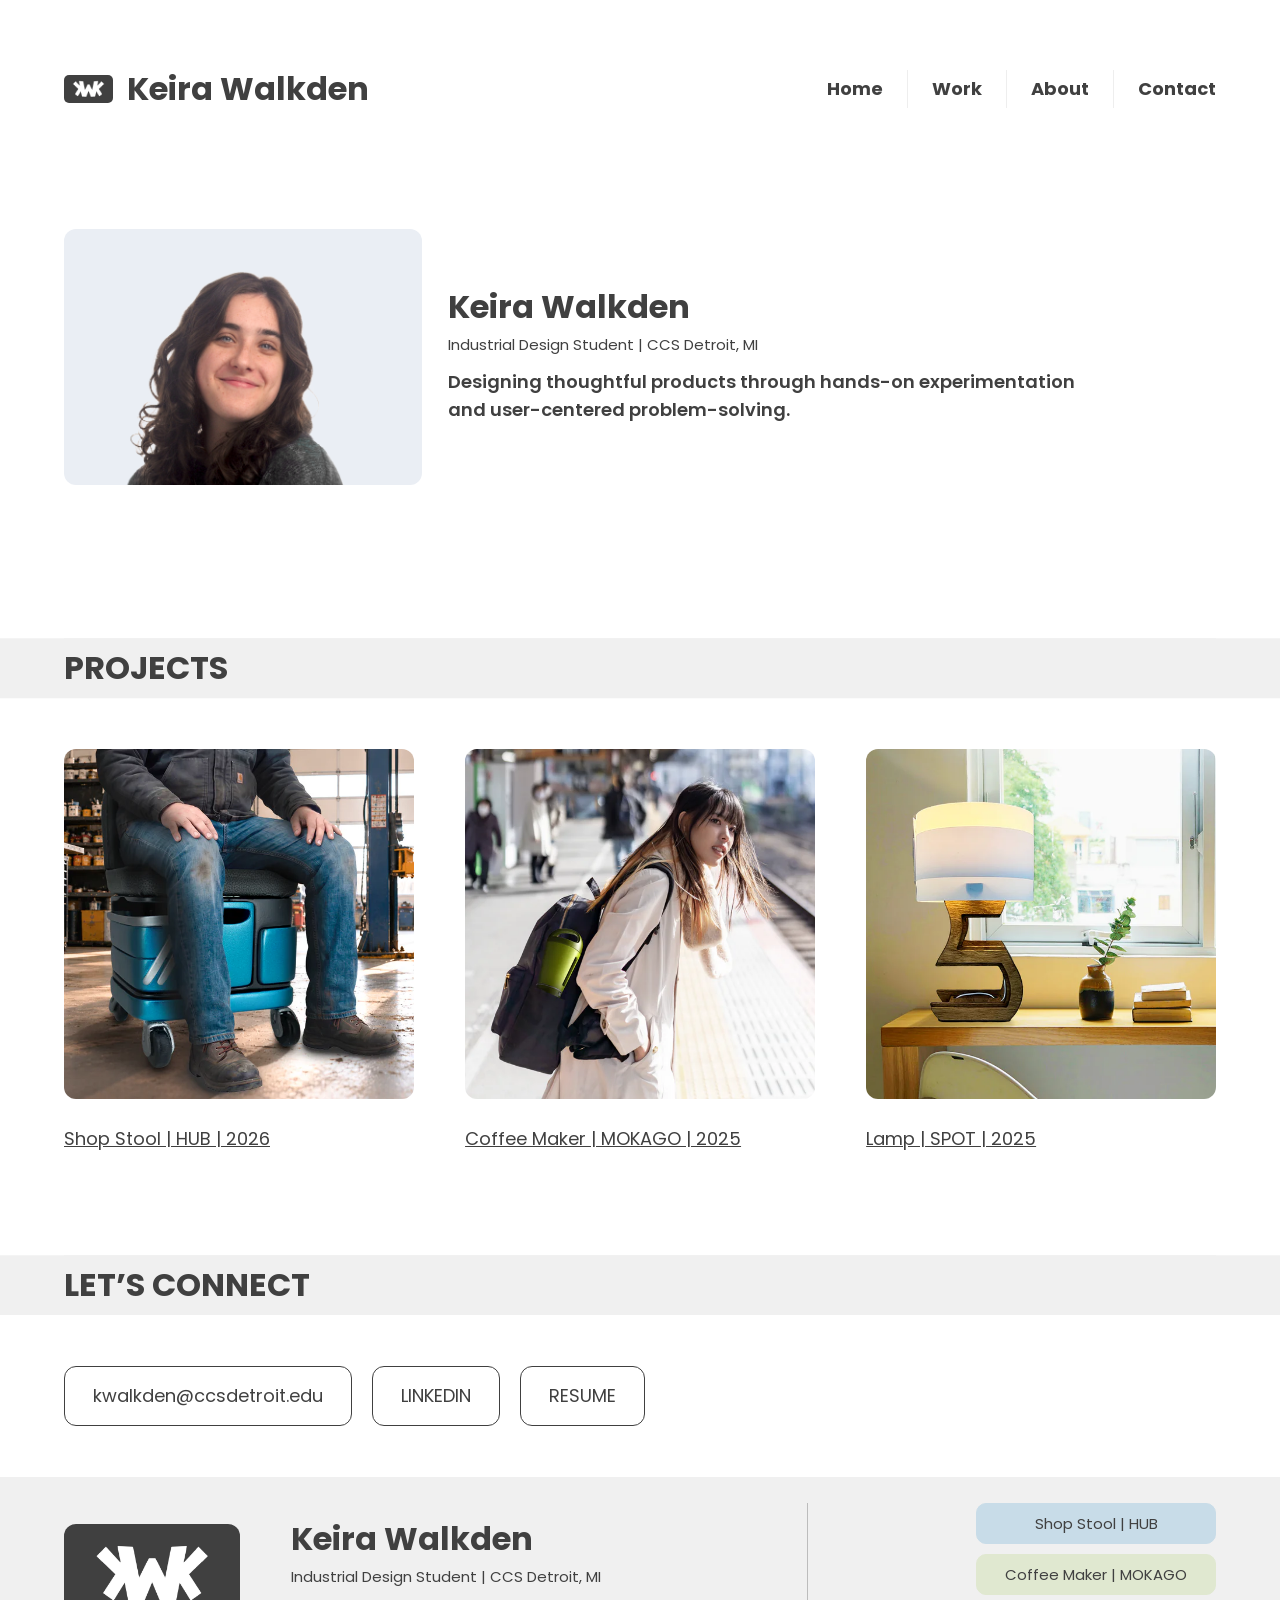
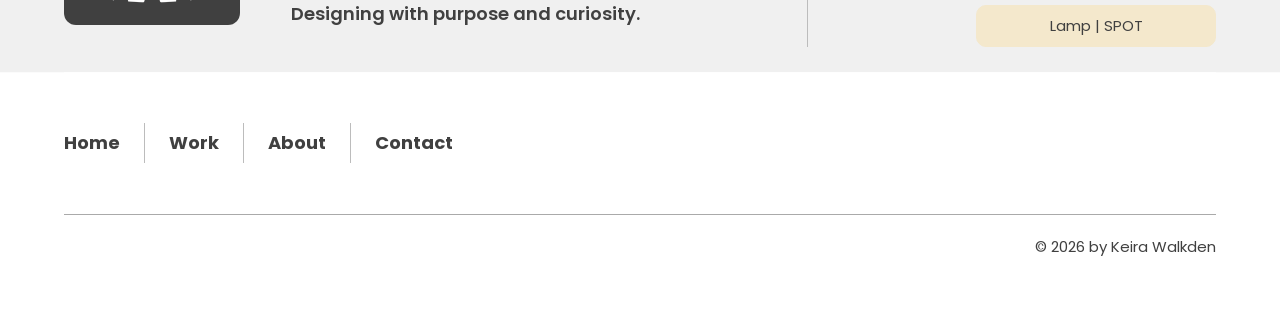
==== commit 61890b26: "final uniformity update 11/17/2026" ====
--- a/index.html
+++ b/index.html
@@ -1,2 +1,2 @@
 <!doctype html>
-<html lang="en"><head><meta charset="utf-8"><meta name="viewport" content="width=device-width,initial-scale=1"><title>Home | Keira Walkden</title><meta name="description" content="Keira Walkden — Industrial Design student at CCS Detroit. Thoughtful products through hands-on experimentation and user-centered problem-solving."><link rel="stylesheet" href="styles.css"></head><body class="home-page"><a class="skip" href="#main">Skip to content</a><header><a class="brand" href="index.html"><img class="brand-logo" src="assets/keira-walkden-logo.webp" alt="" width="252" height="144"><span>Keira Walkden</span></a><nav aria-label="Main navigation"><a href="index.html">Home</a><a href="work.html">Work</a><a href="about.html">About</a><a href="contact.html">Contact</a></nav></header><main id="main"><section class="hero"><img src="assets/headshot-transparent.png" alt="Keira Walkden" width="1040" height="1396"><div><div class="nameplate"><h1>Keira Walkden</h1><p>Industrial Design Student | CCS Detroit, MI</p></div><p class="intro">Designing thoughtful products through hands-on experimentation and user-centered problem-solving.</p></div></section><section><h2 class="section-title projects-title">Projects</h2><div class="projects"><a class="project" href="hub-shopstool.html"><img src="assets/home-hub.webp" srcset="assets/home-hub-600w.webp 600w, assets/home-hub.webp 886w" sizes="(max-width: 760px) 88vw, (max-width: 1440px) calc(30vw - 22px), 411px" alt="Adjustable Workshop Stool" width="886" height="886"><h3>Shop Stool | HUB | 2026</h3></a><a class="project" href="mokago-coffeemaker.html"><img src="assets/home-mokago.webp" srcset="assets/home-mokago-600w.webp 600w, assets/home-mokago.webp 1200w" sizes="(max-width: 760px) 88vw, (max-width: 1440px) calc(30vw - 22px), 411px" alt="Portable Coffee Maker" width="1200" height="1200"><h3>Coffee Maker | MOKAGO | 2025</h3></a><a class="project" href="spot-lamp.html"><img src="assets/home-spot.webp" srcset="assets/home-spot-600w.webp 600w, assets/home-spot.webp 805w" sizes="(max-width: 760px) 88vw, (max-width: 1440px) calc(30vw - 22px), 411px" alt="Table Lamp with Built-In Shelving" width="805" height="805"><h3>Lamp | SPOT | 2025</h3></a></div></section><section class="connect contact-page"><div class="contact-panel"><h1>Let’s connect</h1><a class="email-button" href="https://mail.google.com/mail/?view=cm&amp;fs=1&amp;to=kwalkden%40ccsdetroit.edu" target="_blank" rel="noopener noreferrer" aria-label="Email Keira Walkden in Gmail (opens in a new tab)">kwalkden@ccsdetroit.edu</a><div class="buttons"><a href="https://www.linkedin.com/in/keira-walkden/" target="_blank" rel="noopener noreferrer">LinkedIn</a><a href="assets/resume.pdf" target="_blank" rel="noopener noreferrer">Resume</a></div></div></section></main><footer><div class="footer-logo"><a href="index.html" aria-label="Keira Walkden home"><img src="assets/keira-walkden-logo-large.webp" alt="" width="630" height="360" loading="lazy"></a></div><div class="footer-identity"><h2>Keira Walkden</h2><p>Industrial Design Student | CCS Detroit, MI</p><h3>Designing with purpose and curiosity.</h3></div><div class="footer-divider" aria-hidden="true"></div><div class="footer-projects" aria-label="Projects"><a class="footer-project-button project-hub" href="hub-shopstool.html">Shop Stool | HUB</a><a class="footer-project-button project-mokago" href="mokago-coffeemaker.html">Coffee Maker | MOKAGO</a><a class="footer-project-button project-spot" href="spot-lamp.html">Lamp | SPOT</a></div><div class="footer-lower"><div class="footer-pages"><nav aria-label="Footer navigation"><a href="index.html">Home</a><a href="work.html">Work</a><a href="about.html">About</a><a href="contact.html">Contact</a></nav></div><div class="footer-bottom"><p>© 2026 by Keira Walkden</p></div></div></footer></body></html>+<html lang="en"><head><meta charset="utf-8"><meta name="viewport" content="width=device-width,initial-scale=1"><title>Home | Keira Walkden</title><meta name="description" content="Keira Walkden — Industrial Design student at CCS Detroit. Thoughtful products through hands-on experimentation and user-centered problem-solving."><link rel="stylesheet" href="styles.css"></head><body class="home-page"><a class="skip" href="#main">Skip to content</a><header><a class="brand" href="index.html"><img class="brand-logo" src="assets/keira-walkden-logo.webp" alt="" width="252" height="144"><span>Keira Walkden</span></a><nav aria-label="Main navigation"><a href="index.html">Home</a><a href="work.html">Work</a><a href="about.html">About</a><a href="contact.html">Contact</a></nav></header><main id="main"><section class="hero"><div class="portrait-card"><img src="assets/headshot-transparent.png" alt="Keira Walkden" width="1040" height="1396"></div><div><div class="nameplate"><h1>Keira Walkden</h1><p>Industrial Design Student | CCS Detroit, MI</p></div><p class="intro">Designing thoughtful products through hands-on experimentation and user-centered problem-solving.</p></div></section><section><h2 class="section-title projects-title">Projects</h2><div class="projects"><a class="project" href="hub-shopstool.html"><img src="assets/home-hub.webp" srcset="assets/home-hub-600w.webp 600w, assets/home-hub.webp 886w" sizes="(max-width: 760px) 88vw, (max-width: 1440px) calc(30vw - 22px), 411px" alt="Adjustable Workshop Stool" width="886" height="886"><h3>Shop Stool | HUB | 2026</h3></a><a class="project" href="mokago-coffeemaker.html"><img src="assets/home-mokago.webp" srcset="assets/home-mokago-600w.webp 600w, assets/home-mokago.webp 1200w" sizes="(max-width: 760px) 88vw, (max-width: 1440px) calc(30vw - 22px), 411px" alt="Portable Coffee Maker" width="1200" height="1200"><h3>Coffee Maker | MOKAGO | 2025</h3></a><a class="project" href="spot-lamp.html"><img src="assets/home-spot.webp" srcset="assets/home-spot-600w.webp 600w, assets/home-spot.webp 805w" sizes="(max-width: 760px) 88vw, (max-width: 1440px) calc(30vw - 22px), 411px" alt="Table Lamp with Built-In Shelving" width="805" height="805"><h3>Lamp | SPOT | 2025</h3></a></div></section><section class="connect contact-page"><div class="contact-panel"><h1>Let’s connect</h1><div class="buttons"><a class="email-button" href="https://mail.google.com/mail/?view=cm&amp;fs=1&amp;to=kwalkden%40ccsdetroit.edu" target="_blank" rel="noopener noreferrer" aria-label="Email Keira Walkden in Gmail (opens in a new tab)">kwalkden@ccsdetroit.edu</a><a href="https://www.linkedin.com/in/keira-walkden/" target="_blank" rel="noopener noreferrer">LinkedIn</a><a href="assets/resume.pdf" target="_blank" rel="noopener noreferrer">Resume</a></div></div></section></main><footer><div class="footer-logo"><a href="index.html" aria-label="Keira Walkden home"><img src="assets/keira-walkden-logo-large.webp" alt="" width="630" height="360" loading="lazy"></a></div><div class="footer-identity"><h2>Keira Walkden</h2><p>Industrial Design Student | CCS Detroit, MI</p><h3>Designing with purpose and curiosity.</h3></div><div class="footer-divider" aria-hidden="true"></div><div class="footer-projects" aria-label="Projects"><a class="footer-project-button project-hub" href="hub-shopstool.html">Shop Stool | HUB</a><a class="footer-project-button project-mokago" href="mokago-coffeemaker.html">Coffee Maker | MOKAGO</a><a class="footer-project-button project-spot" href="spot-lamp.html">Lamp | SPOT</a></div><div class="footer-lower"><div class="footer-pages"><nav aria-label="Footer navigation"><a href="index.html">Home</a><a href="work.html">Work</a><a href="about.html">About</a><a href="contact.html">Contact</a></nav></div><div class="footer-bottom"><p>© 2026 by Keira Walkden</p></div></div></footer></body></html>
--- a/styles.css
+++ b/styles.css
@@ -4,13 +4,25 @@
 
 :root{
   --page-gutter:max(5%,calc((100% - 1296px) / 2));
+  --grid-gap:clamp(28px,4vw,56px);
+  --section-space:calc(2 * var(--grid-gap));
   --footer-project-width:240px;
   --type-small:15px;
   --type-body:18px;
   --type-heading:clamp(24px,2.5vw,34px);
 }
 
-*{box-sizing:border-box}html{scroll-behavior:smooth}body{margin:0;color:#404040;background:white;font-family:Poppins,Arial,sans-serif;font-size:var(--type-body);line-height:1.55}a{color:inherit}header{padding:28px var(--page-gutter);display:flex;align-items:center;justify-content:space-between;gap:24px}.brand{font-size:var(--type-heading);font-weight:700;text-decoration:none}nav{display:flex;gap:0}nav a{padding:5px 24px;text-decoration:none;font-weight:700;border-right:1px solid #eee}nav a:hover{text-decoration:underline}header nav a:last-child{border-right:0;padding-right:0}main{padding-inline:var(--page-gutter)}section{padding-block:40px}h1,h2,h3,p{margin-top:0}h1,h2{text-transform:uppercase;line-height:1.12}h1,h2{font-size:var(--type-heading)}h3{font-size:var(--type-body)}h1,h2,h3,strong{font-weight:700}.hero{display:grid;grid-template-columns:40% 60%;align-items:center;padding-top:20px}.hero>img{width:100%;height:auto}.nameplate{background:#82272c;color:white;border-radius:3px;padding:24px 28px}.nameplate h1{margin:0;white-space:nowrap}.intro{padding:28px;margin:0}.section-title{text-align:center;margin-bottom:40px}.projects{display:grid;grid-template-columns:repeat(3,1fr);gap:32px}.project img{display:block;width:100%;height:auto;aspect-ratio:1;object-fit:cover;transition:opacity .2s}.project:hover img{opacity:.85}.project h3{margin-top:12px}.connect{text-align:center;padding-block:80px}.buttons{display:flex;justify-content:center;gap:16px;margin-top:22px}.buttons a{padding:9px 22px;border:1px solid;border-radius:10px;text-transform:uppercase;font-size:var(--type-small);text-decoration:none}.buttons a:hover{background:#404040;color:white}.contact-page{min-height:55vh;display:flex;flex-direction:column;align-items:center;justify-content:center}.center{text-align:center}.about{display:grid;grid-template-columns:40% 1fr;gap:60px;align-items:start}.about>img{width:100%;height:auto}.about h2{margin-top:36px}.project-intro{display:flex;flex-direction:column;gap:24px;align-items:flex-start;padding-top:70px;padding-bottom:65px}.project-intro p{margin-bottom:0}.project-intro>div:first-child>p{color:#555}.project-intro>p{max-width:900px;color:#555;line-height:1.75}.project-intro h1{margin-bottom:12px}.boards img{display:block;width:100%;height:auto}.boards a{display:block}.back{padding-block:35px}footer{background:#f0f0f0;padding:55px var(--page-gutter) 24px;display:grid;grid-template-columns:2fr 1fr 1.5fr;gap:35px}footer h2{text-transform:none}footer p,footer a{font-size:var(--type-small)}footer>div>a{display:block;margin-bottom:8px}footer .buttons{justify-content:flex-start}.footer-bottom{grid-column:1/-1;border-top:1px solid #aaa;padding-top:20px;display:flex;justify-content:space-between;align-items:center}.skip{position:absolute;left:10px;top:-60px;padding:12px;background:white}.skip:focus{top:10px;z-index:10}:focus-visible{outline:3px solid #82272c;outline-offset:5px}@media(max-width:760px){:root{--page-gutter:6%}header{flex-wrap:wrap;padding-block:20px}nav{flex-wrap:wrap}nav a{padding:6px 14px}header nav a:first-child{padding-left:0}.hero,.about,.project-intro{grid-template-columns:1fr;gap:24px}.hero>img{max-width:400px;justify-self:center}.intro{padding:24px 0}.projects{grid-template-columns:1fr;gap:28px}section{padding-block:30px}.about>img{max-width:350px;margin:auto}.project-intro{padding-top:35px}.connect{padding-block:60px}footer{grid-template-columns:1fr;gap:22px}.footer-bottom{display:block}footer nav a{padding-left:0;margin-right:15px}}@media(prefers-reduced-motion:reduce){html{scroll-behavior:auto}*{transition:none!important}}
+header,main,footer{padding-inline:var(--page-gutter)}
+main{display:grid;grid-template-columns:minmax(0,1fr);row-gap:var(--section-space);padding-bottom:var(--section-space)}
+main:has(> .contact-page:last-child){padding-bottom:var(--grid-gap)}
+.boards{display:grid;row-gap:var(--grid-gap)}
+.hero,.about,.projects,footer{gap:var(--grid-gap)}
+footer{row-gap:calc(var(--grid-gap) / 2)}
+@media(max-width:760px){
+  :root{--page-gutter:6%;--grid-gap:28px}
+}
+
+*{box-sizing:border-box}html{scroll-behavior:smooth}body{margin:0;color:#404040;background:white;font-family:Poppins,Arial,sans-serif;font-size:var(--type-body);line-height:1.55}a{color:inherit}header{padding-block:var(--page-gutter);display:flex;align-items:center;justify-content:space-between;gap:24px}.brand{font-size:var(--type-heading);font-weight:700;text-decoration:none}nav{display:flex;gap:0}nav a{padding:5px 24px;text-decoration:none;font-weight:700;border-right:1px solid #eee}nav a:hover{text-decoration:underline}header nav a:last-child{border-right:0;padding-right:0}h1,h2,h3,p{margin-top:0}h1,h2{text-transform:uppercase;line-height:1.12}h1,h2{font-size:var(--type-heading)}h3{font-size:var(--type-body)}h1,h2,h3,strong{font-weight:700}.hero{display:grid;grid-template-columns:40% 60%;align-items:center}.nameplate{background:#82272c;color:white;border-radius:3px;padding:24px 28px}.nameplate h1{margin:0;white-space:nowrap}.intro{padding:28px;margin:0}.projects{display:grid;grid-template-columns:repeat(3,1fr)}.project img{display:block;width:100%;height:auto;aspect-ratio:1;object-fit:cover;transition:opacity .2s}.project:hover img{opacity:.85}.project h3{margin:calc(var(--grid-gap) / 2) 0 0;font-weight:400}.buttons{display:flex;justify-content:flex-start;gap:16px;margin-top:22px}.buttons a{padding:9px 22px;border:1px solid;border-radius:10px;text-transform:uppercase;font-size:var(--type-small);text-align:center;text-decoration:none}.buttons a:hover{background:#404040;color:white}.contact-page{display:flex;flex-direction:column;align-items:flex-start}.about{display:grid;grid-template-columns:40% 1fr;align-items:start}.about h2{margin-top:36px}.project-intro{display:flex;flex-direction:column;gap:var(--grid-gap);align-items:flex-start}.project-intro p{margin-bottom:0}.project-intro>div:first-child>p{color:#555}.project-intro>p{max-width:900px;color:#555;line-height:1.75}.boards img{display:block;width:100%;height:auto}.boards a{display:block}.back{margin:0}footer{background:#f0f0f0;padding-block:calc(var(--grid-gap) / 2) var(--page-gutter);display:grid;grid-template-columns:2fr 1fr 1.5fr}footer h2{text-transform:none}footer p,footer a{font-size:var(--type-small)}footer>div>a{display:block;margin-bottom:8px}footer .buttons{justify-content:flex-start}.footer-bottom{grid-column:1/-1;border-top:1px solid #aaa;padding-top:20px;display:flex;justify-content:space-between;align-items:center}.skip{position:absolute;left:10px;top:-60px;padding:12px;background:white}.skip:focus{top:10px;z-index:10}:focus-visible{outline:3px solid #82272c;outline-offset:5px}@media(max-width:760px){header{flex-wrap:wrap}nav{flex-wrap:wrap}nav a{padding:6px 14px}header nav a:first-child{padding-left:0}.hero,.about{grid-template-columns:1fr}.intro{padding:24px 0}.projects{grid-template-columns:1fr}footer{grid-template-columns:1fr}.footer-bottom{display:block}footer nav a{padding-left:0;margin-right:15px}}@media(prefers-reduced-motion:reduce){html{scroll-behavior:auto}*{transition:none!important}}
 
 .project-download{max-width:100%}.project-download .buttons{justify-content:flex-start;margin-top:0}.project-download p{font-size:var(--type-small);margin:10px 0 0;color:#555}
 
@@ -19,22 +31,19 @@
 .project-hub{--project-color:#c8dce8}
 .project-mokago{--project-color:#e0e8d0}
 .project-spot{--project-color:#f4e8cc}
-.project-page .project-intro{padding-top:clamp(12px,2.25vw,28px)}
 .project-page .project-intro>div:first-child{width:100%}
 .project-page .project-intro>div:first-child>p{font-weight:600}
 .project-page .project-intro h1,
 .contact-page .contact-panel h1,
 .projects-title{position:relative;isolation:isolate;padding-block:12px}
-.project-page .project-intro h1{margin-bottom:22px}
+.project-page .project-intro h1{margin-bottom:calc(var(--grid-gap) / 2)}
 .project-page .project-intro h1::before{content:"";position:absolute;inset:0;z-index:-1;background:var(--project-color);box-shadow:0 0 0 100vmax var(--project-color);clip-path:inset(0 -100vmax)}
 .project-page .project-download .buttons a:focus-visible{outline-color:#404040}
 
 .brand{display:inline-flex;align-items:center;gap:14px}.brand-logo{display:block;width:49px;height:28px;object-fit:contain;border-radius:5px;flex-shrink:0}.brand span{white-space:nowrap}@media(max-width:760px){.brand{gap:12px}.brand-logo{width:45.5px;height:26px;border-radius:5px}}
 
 footer{grid-template-columns:2fr 1fr 1.5fr 1fr;align-items:start}
-.footer-pages nav{display:flex;flex-direction:column;align-items:flex-start;gap:8px}
-.footer-pages nav a{padding:0;border:0;margin:0;font-weight:400;text-decoration:underline}
-.footer-bottom{justify-content:flex-end}
+.footer-bottom{justify-content:flex-end;text-align:right}
 .footer-bottom p{margin-bottom:0}
 @media(max-width:1000px){footer{grid-template-columns:1fr 1fr}}
 @media(max-width:760px){footer{grid-template-columns:1fr}}
@@ -53,23 +62,16 @@
 
 footer{grid-template-columns:2fr 1fr 1.5fr}
 .footer-pages{grid-column:1/-1}
-.footer-pages nav{flex-direction:row;flex-wrap:wrap;gap:16px 32px}
-.footer-pages nav a{font-weight:700;text-decoration:none}
+.footer-pages nav{flex-wrap:wrap;align-items:flex-start}
 .footer-pages nav a:hover{text-decoration:underline}
 @media(max-width:1000px){footer{grid-template-columns:1fr 1fr}}
 @media(max-width:760px){footer{grid-template-columns:1fr}}
 
-.footer-pages nav{justify-content:center;gap:0}
-.footer-pages nav a{padding:5px 24px;border-right:1px solid #eee;margin:0}
-@media(max-width:760px){.footer-pages nav a{padding:6px 14px;margin:0}}
+footer{grid-template-columns:2fr 1.5fr 1fr}
+@media(max-width:1000px){footer{grid-template-columns:1fr 1fr}}
+@media(max-width:760px){footer{grid-template-columns:1fr}}
 
-footer{grid-template-columns:2fr 1.5fr 1fr}
-.footer-projects{justify-self:end;text-align:right}
-.footer-projects .footer-project-button{margin-left:auto}
-@media(max-width:1000px){footer{grid-template-columns:1fr 1fr}}
-@media(max-width:760px){footer{grid-template-columns:1fr}.footer-projects{justify-self:start;text-align:left}.footer-projects .footer-project-button{margin-left:0}}
-
-.footer-projects{width:100%;max-width:var(--footer-project-width);text-align:left}
+.footer-projects{width:100%;max-width:var(--footer-project-width);justify-self:start}
 .footer-projects .footer-project-button{width:100%;min-width:0;margin-left:0}
 
 footer{grid-template-columns:160px 1.4fr 1.4fr 1fr}
@@ -78,12 +80,11 @@
 @media(max-width:1100px){footer{grid-template-columns:1fr 1fr}}
 @media(max-width:760px){footer{grid-template-columns:1fr}}
 
-.footer-pages nav a{font-size:var(--type-body);padding:6px 30px;border-right:1px solid #bcbcbc}
+.footer-pages nav a{font-size:var(--type-body);padding:6px clamp(12px,2vw,24px);margin:0;border-right:1px solid #bcbcbc}
+.footer-pages nav a:first-child{padding-left:0}
 .footer-pages nav a:last-child{border-right:0}
-@media(max-width:760px){.footer-pages nav a{padding:6px 14px}}
 
-footer{padding-bottom:0}
-.footer-lower{grid-column:1/-1;display:grid;gap:28px;padding:24px 0;background:#fff;box-shadow:0 0 0 100vmax #fff;clip-path:inset(0 -100vmax)}
+.footer-lower{grid-column:1/-1;display:grid;gap:max(32px,var(--grid-gap));padding-top:max(32px,var(--grid-gap));background:#fff;box-shadow:0 0 0 100vmax #fff;clip-path:inset(0 -100vmax -100vmax)}
 
 footer{grid-template-columns:160px 1fr 200px}
 @media(max-width:1100px){footer{grid-template-columns:140px 1fr 180px}}
@@ -102,100 +103,89 @@
 .footer-logo,.footer-identity,.footer-projects{align-self:center}
 .footer-projects::before{display:none}
 .footer-divider{align-self:stretch;background:linear-gradient(to right,transparent calc(50% - .5px),#bcbcbc calc(50% - .5px),#bcbcbc calc(50% + .5px),transparent calc(50% + .5px));margin-bottom:10px}
-@media(max-width:1100px){footer{grid-template-columns:154px minmax(0,1fr) 1px var(--footer-project-width);gap:24px}.footer-logo a{width:154px}}
+@media(max-width:1100px){footer{grid-template-columns:154px minmax(0,1fr) 1px var(--footer-project-width)}.footer-logo a{width:154px}}
 @media(max-width:760px){footer{grid-template-columns:1fr}.footer-divider{display:none}}
 
-footer{row-gap:55px}
 .footer-projects .footer-project-button:last-child{margin-bottom:0}
 .footer-divider{margin-bottom:0}
-@media(max-width:1100px){footer{row-gap:55px}}
-@media(max-width:760px){footer{row-gap:32px;padding-top:32px}}
 
-.contact-page .email-button,.contact-page .buttons a{font-size:var(--type-body);padding:15px 28px;border-radius:12px}
-.contact-page .buttons{gap:20px;margin-top:24px}
-.contact-page .buttons a{min-width:160px;text-align:center}
-@media(max-width:760px){.contact-page .email-button,.contact-page .buttons a{padding:14px 20px}.contact-page .buttons{gap:16px}.contact-page .buttons a{min-width:130px}}
+.contact-panel .buttons a{font-size:var(--type-body);padding:15px 28px;border-radius:12px}
+.contact-panel .buttons{flex-wrap:wrap;gap:20px;margin-top:0}
+.contact-panel .email-button{text-transform:none}
+@media(max-width:760px){.contact-panel .buttons a{padding:14px 20px}.contact-panel .buttons{gap:16px}}
 
-.contact-panel{display:grid;width:max-content;max-width:100%;text-align:center}
-.contact-page .contact-panel h1{white-space:nowrap}
-.contact-panel .email-button{width:100%;text-align:center}
-.contact-page .contact-panel .buttons{display:grid;grid-template-columns:1fr 1fr;width:100%}
-.contact-page .contact-panel .buttons a{min-width:0;width:100%}
+.contact-panel{display:grid;row-gap:var(--grid-gap);width:100%}
+.contact-page .contact-panel h1{white-space:nowrap;margin-bottom:0}
 
 .contact-page .contact-panel h1::before{content:"";position:absolute;inset:0;z-index:-1;background:#f0f0f0;box-shadow:0 0 0 100vmax #f0f0f0;clip-path:inset(0 -100vmax)}
 
+.projects-title{margin-bottom:var(--grid-gap)}
 .projects-title::before{content:"";position:absolute;inset:0;z-index:-1;background:#f0f0f0;box-shadow:0 0 0 100vmax #f0f0f0;clip-path:inset(0 -100vmax)}
 
 .home-page .project img,.work-page .project img{border-radius:12px}
 
-.work-page .projects-title{margin-bottom:80px}
-.work-page .projects{column-gap:56px;row-gap:96px}
-.work-page .project h3{margin-top:24px}
-.work-page main>section{padding-bottom:100px}
-@media(max-width:760px){.work-page .projects-title{margin-bottom:64px}.work-page .projects{row-gap:80px}.work-page main>section{padding-bottom:80px}}
+.work-page .projects-subtitle{margin:0 0 var(--grid-gap)}
 
-.work-page .projects-title{margin-bottom:20px}.work-page .projects-subtitle{margin-top:0;margin-bottom:80px}@media(max-width:760px){.work-page .projects-subtitle{margin-bottom:64px}}
-
-.work-page .project h3{text-align:center;font-weight:400}
-
-.about>img{position:relative;z-index:1}
-.about-intro h1{position:relative;isolation:isolate;padding:22px 0;margin-top:0}
-.about-intro h1::before{content:"";position:absolute;inset:0;z-index:-1;background:#f0f0f0;box-shadow:0 0 0 100vmax #f0f0f0;clip-path:inset(0 -100vmax)}
+.portrait-card{
+  display:flex;
+  justify-content:center;
+  align-items:flex-end;
+  width:var(--portrait-width);
+  max-width:100%;
+  height:calc(var(--portrait-height) + 40px);
+  align-self:center;
+  padding:8px 10px 0;
+  background:color-mix(in srgb,var(--top-stripe-color) 70%,white);
+  border-radius:12px;
+  overflow:hidden;
+}
+.portrait-card img{
+  width:clamp(156px,20vw,250px);
+  max-width:100%;
+  height:var(--portrait-height);
+  object-fit:cover;
+  object-position:center top;
+}
+.about-intro h1{margin-bottom:calc(var(--grid-gap) / 2)}
 .about-details{
   display:grid;
   grid-template-columns:minmax(0,2fr) 1px minmax(0,3fr);
-  column-gap:clamp(52px,9vw,116px);
-  padding-block:20px 80px;
+  column-gap:calc(2 * var(--grid-gap));
 }
 .about-details::before{content:"";grid-column:2;grid-row:1;background:#bcbcbc}
 @media(max-width:760px){
-  .about-details{grid-template-columns:1fr;gap:28px;padding-block:0 60px}
+  .about-details{grid-template-columns:1fr;gap:var(--grid-gap)}
   .about-details::before{display:none}
-  .about-details>div+div{border-top:1px solid #bcbcbc;padding-top:28px}
+  .about-details>div+div{border-top:1px solid #bcbcbc;padding-top:var(--grid-gap)}
 }
-
-.about>img{background:transparent;border:0;border-radius:0;box-shadow:none;max-height:560px;object-fit:contain;object-position:center bottom}
 
 /* About page typography follows the project introduction hierarchy. */
 .about-intro p,.about-details p{line-height:1.75;color:#555}
 .about-intro strong,.about-details strong{font-weight:600}
 .about-details h2{margin-bottom:20px}
 
-/* Smaller floating portrait on the About page. */
-.about>img{width:60%;max-height:336px;justify-self:center}
-
 /* Center the About introduction beside the stationary portrait. */
 .about-intro{align-self:center}
-.about-intro>p:last-child{margin-bottom:0}
+.about-intro>p:last-child,.about-details p{margin-bottom:0}
 
-/* Extend the About stripe behind the full portrait and introduction. */
-.about{position:relative;isolation:isolate}
-.about::before{content:"";position:absolute;inset:36px 0 40px;z-index:-1;background:#f0f0f0;box-shadow:0 0 0 100vmax #f0f0f0;clip-path:inset(0 -100vmax)}
-.about-intro h1::before{display:none}
-@media(max-width:760px){.about::before{inset:26px 0 38px}}
-
-/* Bring the description closer without shifting the heading or portrait. */
-.about-intro>p:last-child{position:relative;top:-32px}
+.about,.home-page .hero{
+  --portrait-width:clamp(256px,28vw,376px);
+  --portrait-height:clamp(152px,calc(18vw - 8px),216px);
+  grid-template-columns:var(--portrait-width) minmax(0,1fr);
+  column-gap:calc(var(--grid-gap) / 2);
+  padding-block:var(--grid-gap);
+}
 
 /* Home page uses the same hierarchy and palette as the inner pages. */
-.home-page .hero{grid-template-columns:40% 1fr;gap:60px;padding-top:60px;padding-bottom:80px;position:relative;isolation:isolate}
-.home-page .hero::before{content:"";position:absolute;inset:56px 0 80px;z-index:-1;background:#f0f0f0;box-shadow:0 0 0 100vmax #f0f0f0;clip-path:inset(0 -100vmax)}
-.home-page .hero>img{width:60%;max-height:336px;object-fit:contain;justify-self:center;position:relative}
 .home-page .nameplate{background:transparent;color:#404040;padding:0;border-radius:0}
 .home-page .nameplate h1{white-space:normal;text-transform:none}
 .home-page .intro{padding:0;max-width:650px}
-.home-page .projects-title{margin-bottom:64px}
-.home-page .projects{column-gap:56px;row-gap:80px}
-.home-page .project h3{margin-top:24px;text-align:center;font-weight:400}
-.home-page .connect{padding-top:100px;padding-bottom:100px}
-@media(max-width:760px){.home-page .hero{grid-template-columns:1fr;gap:28px;padding-top:40px;padding-bottom:60px}.home-page .hero::before{inset:36px 0 68px}.home-page .hero>img{max-width:240px;max-height:300px}.home-page .hero>div{padding-bottom:24px}.home-page .connect{padding-block:70px}.home-page .projects-title{margin-bottom:48px}}
+@media(max-width:760px){.about,.home-page .hero{grid-template-columns:minmax(0,1fr)}}
 
 .footer-projects .footer-project-button{padding-left:10px;padding-right:10px}
 
 :root{--top-stripe-color:#e1e7ef}
-.home-page .hero::before,
 .work-page .projects-title::before,
-.about::before,
 main > .contact-page:first-child .contact-panel h1::before{
   background:var(--top-stripe-color);
   box-shadow:0 0 0 100vmax var(--top-stripe-color);
